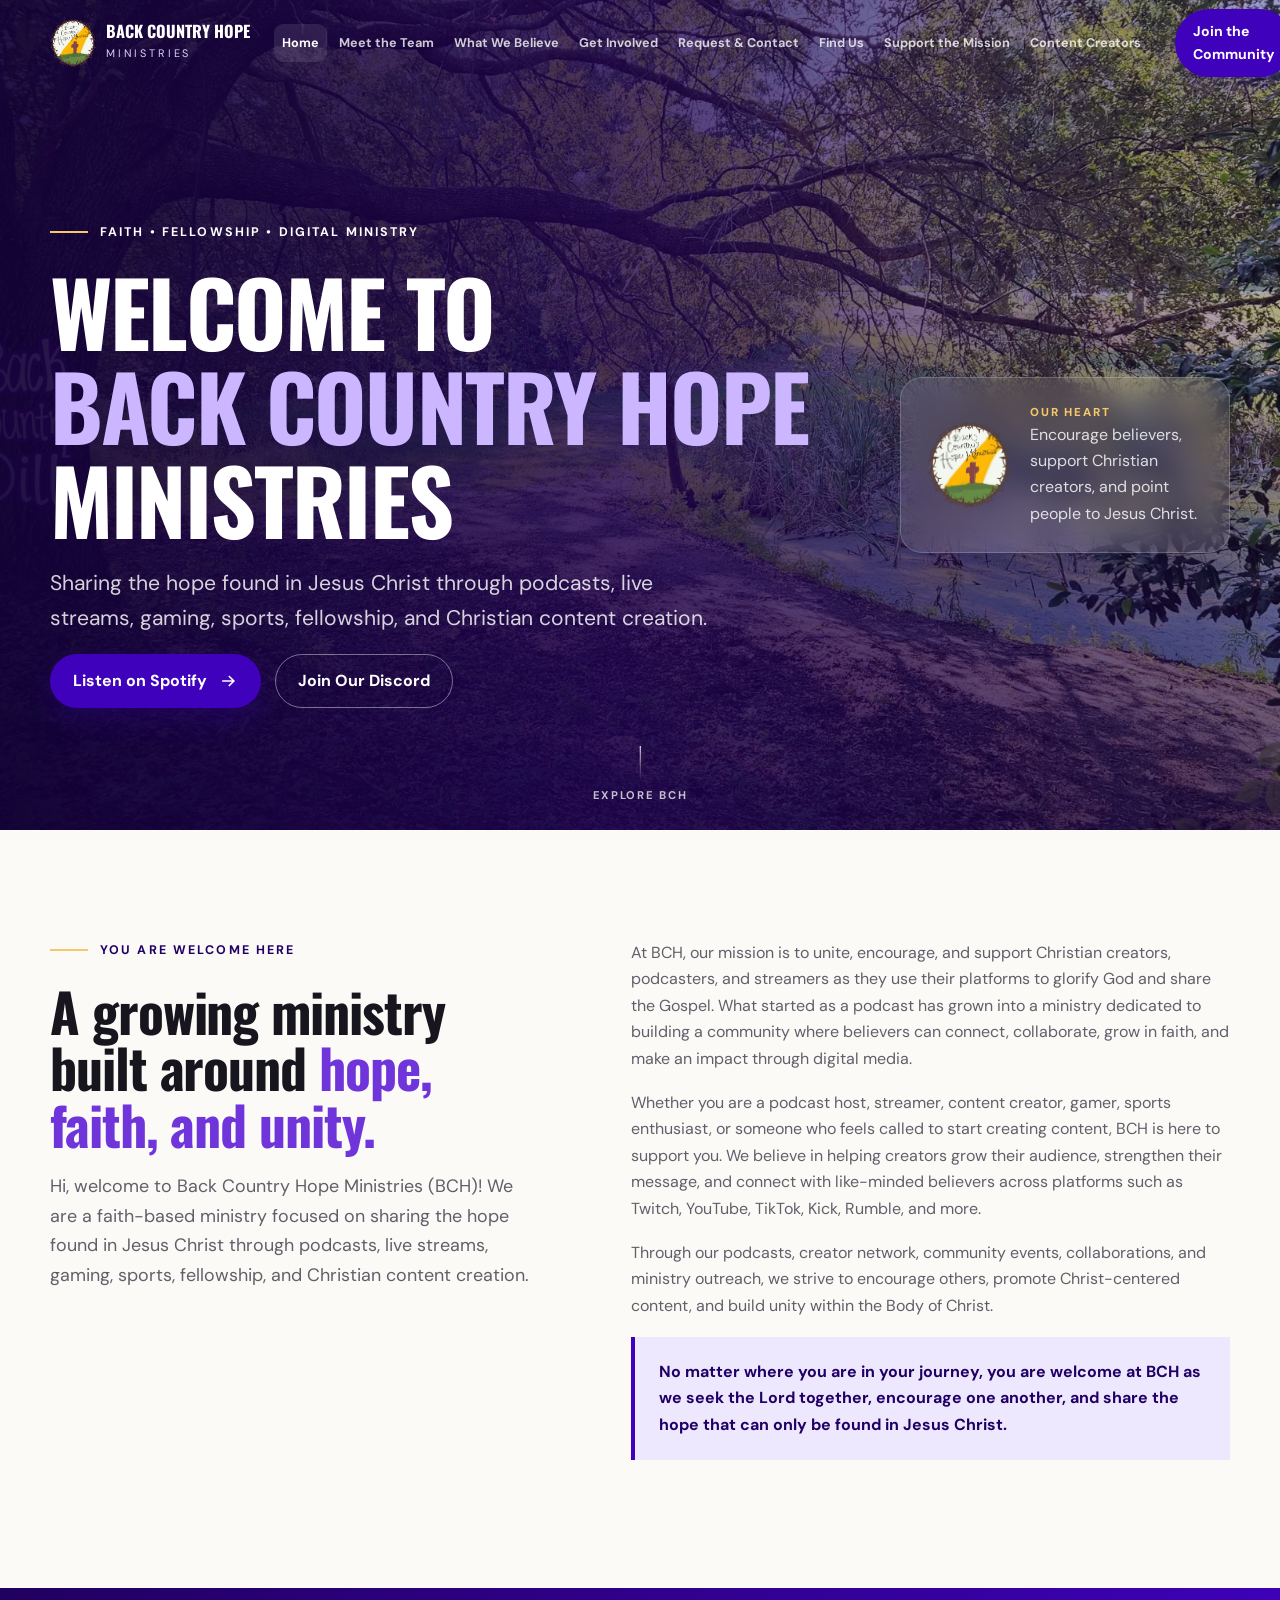
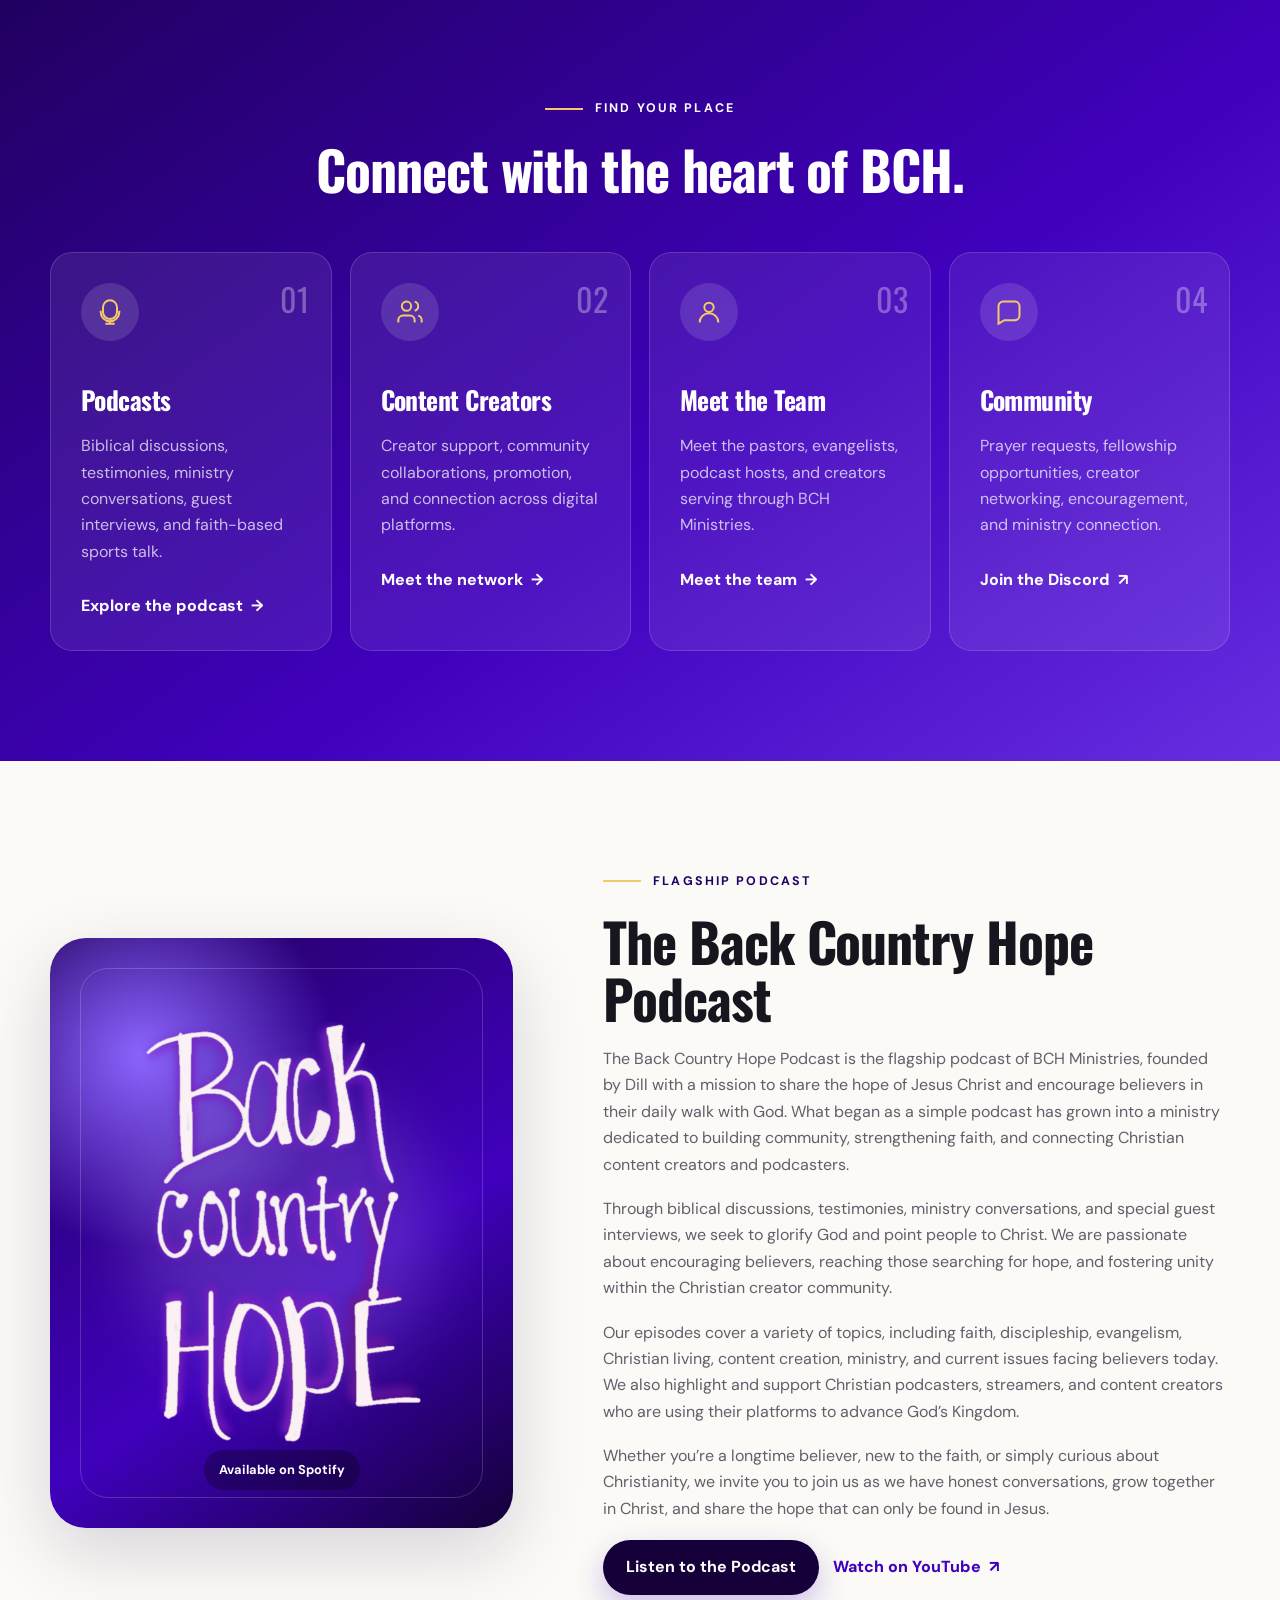
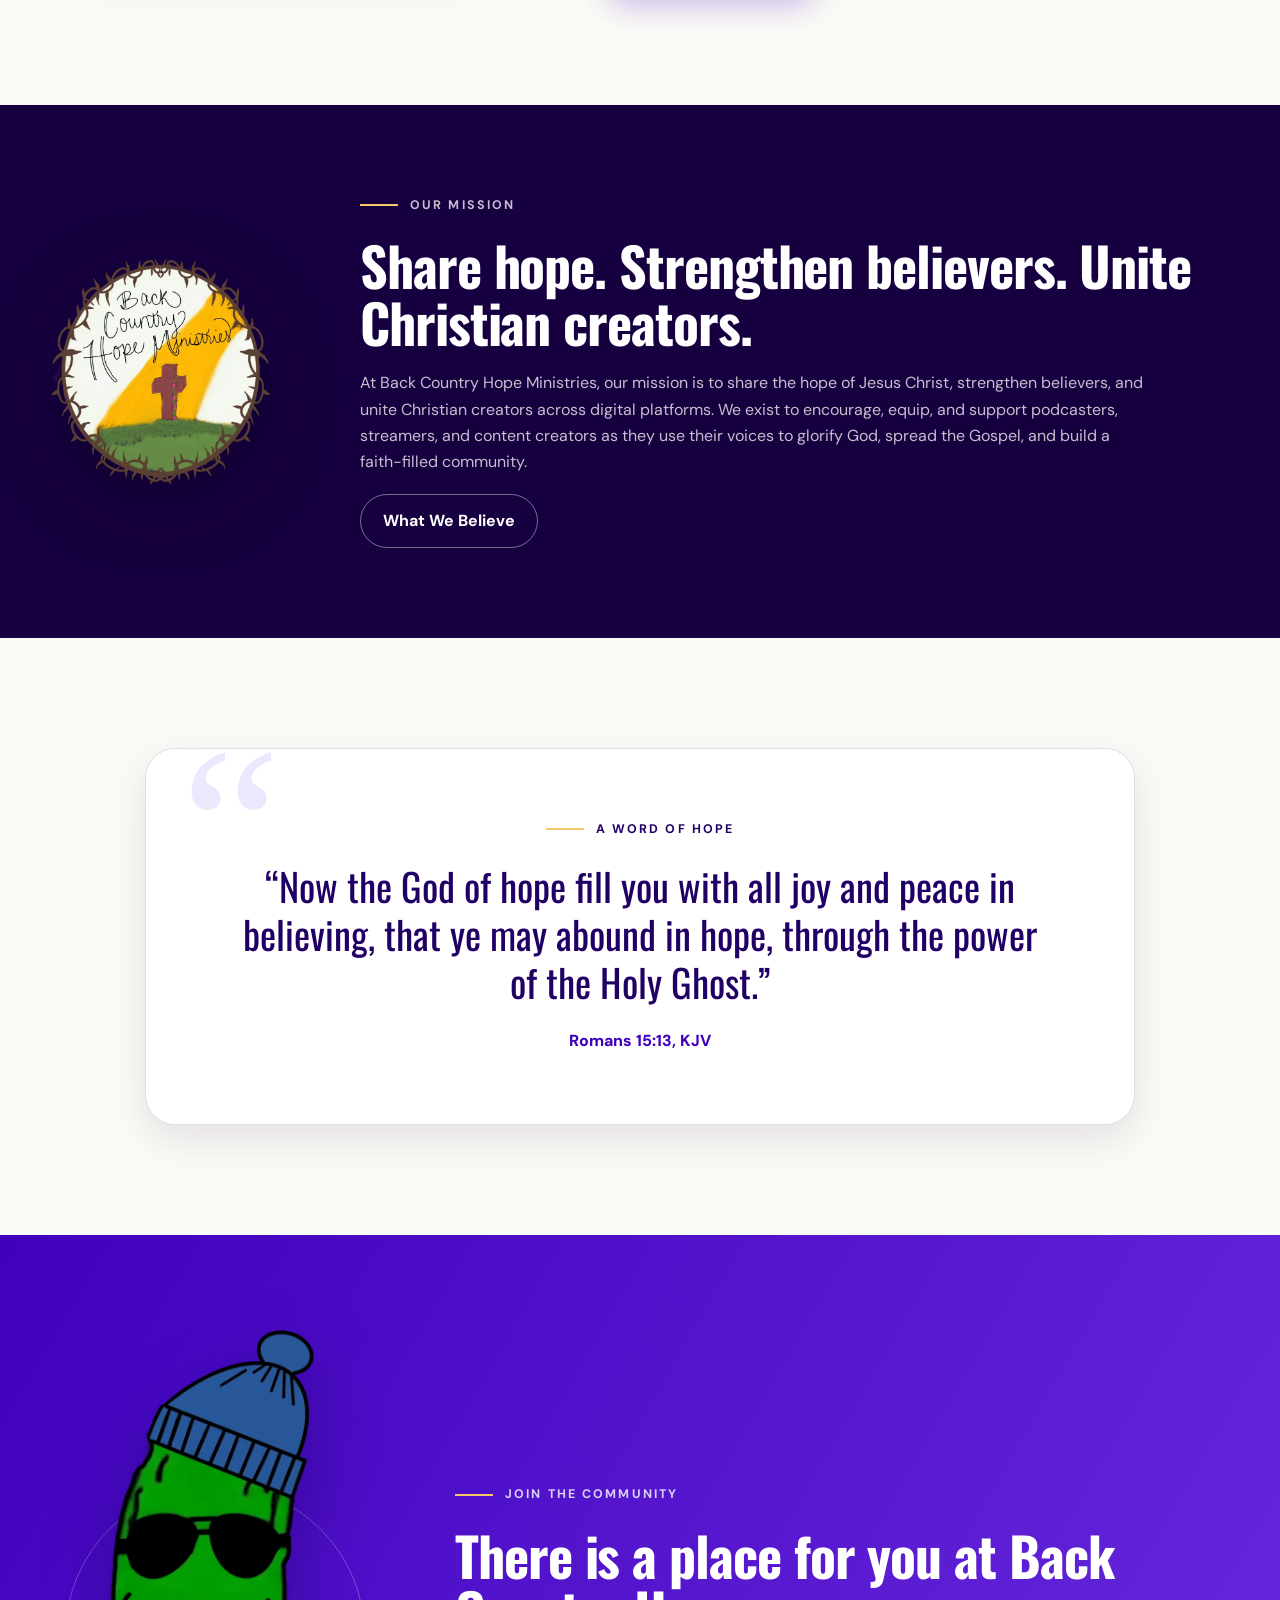
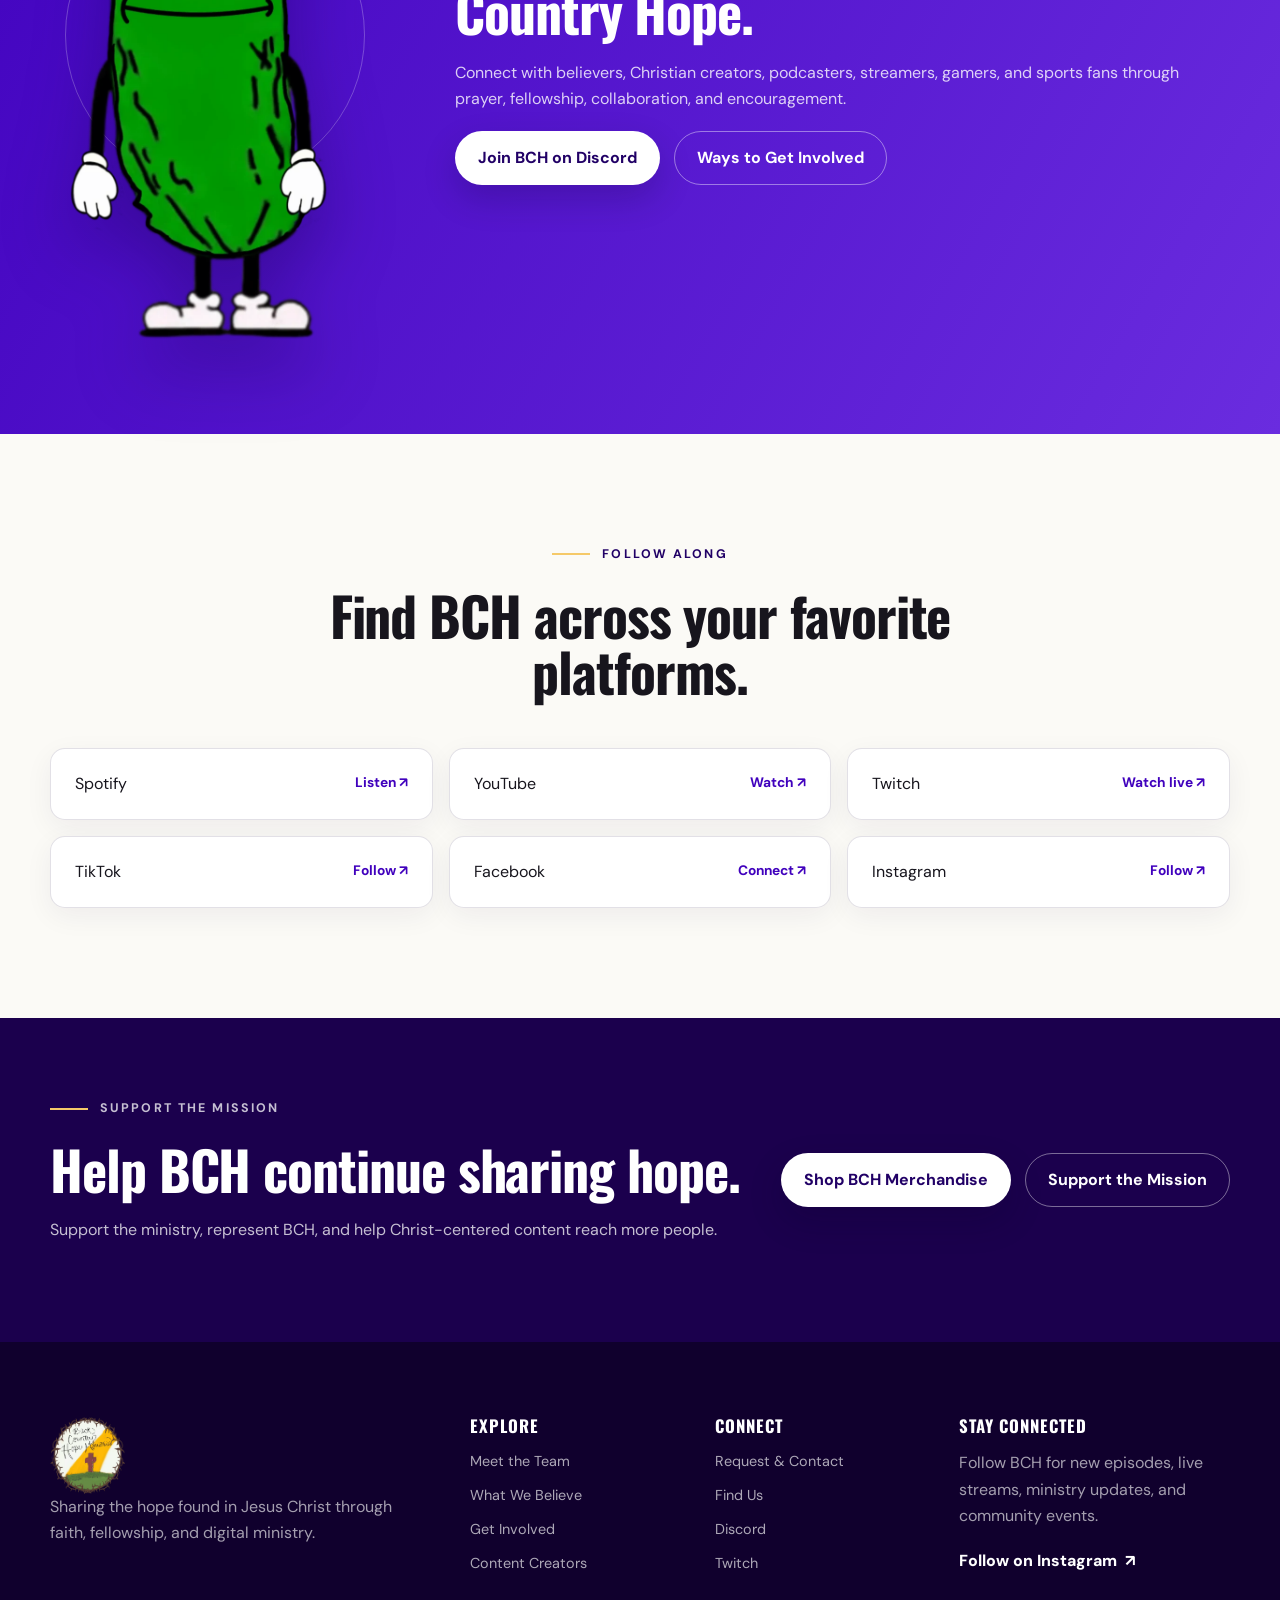
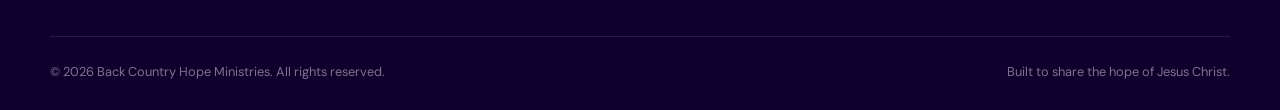
==== index.html @ 23e6f961 "Add files via upload" ====
<!doctype html>
<html lang="en">
<head>
  <meta charset="utf-8">
  <meta name="viewport" content="width=device-width, initial-scale=1">
  <meta name="description" content="Back Country Hope Ministries shares the hope found in Jesus Christ through podcasts, live streams, gaming, sports, fellowship, and Christian content creation.">
  <meta name="theme-color" content="#4001bd">
  <meta property="og:title" content="Back Country Hope Ministries">
  <meta property="og:description" content="Sharing the hope found in Jesus Christ through faith, fellowship, podcasts, live streams, gaming, sports, and Christian content creation.">
  <meta property="og:type" content="website">
  <meta property="og:image" content="assets/images/hero-country-path.webp">
  <title>Back Country Hope Ministries</title>
  <link rel="icon" type="image/png" href="assets/images/favicon.png">
  <link rel="preconnect" href="https://fonts.googleapis.com">
  <link rel="preconnect" href="https://fonts.gstatic.com" crossorigin>
  <link href="https://fonts.googleapis.com/css2?family=DM+Sans:wght@400;500;600;700&family=Oswald:wght@500;600;700&display=swap" rel="stylesheet">
  <link rel="stylesheet" href="assets/styles.css">
  <script src="assets/script.js" defer></script>
</head>
<body>
  <a class="skip-link" href="#main-content">Skip to main content</a>

  <header class="site-header" data-header>
    <div class="container nav-wrap">
      <a class="brand" href="index.html" aria-label="Back Country Hope Ministries home">
        <img src="assets/images/bch-wordmark.png" alt="Back Country Hope" width="68" height="84">
        <span>
          <strong>Back Country Hope</strong>
          <small>Ministries</small>
        </span>
      </a>

      <button class="menu-toggle" type="button" aria-expanded="false" aria-controls="primary-navigation" data-menu-toggle>
        <span class="sr-only">Open navigation</span>
        <span></span><span></span><span></span>
      </button>

      <nav class="primary-nav" id="primary-navigation" aria-label="Primary navigation" data-menu>
        <a class="active" href="index.html">Home</a>
        <a href="meet-the-team.html">Meet the Team</a>
        <a href="what-we-believe.html">What We Believe</a>
        <a href="get-involved.html">Get Involved</a>
        <a href="request-contact.html">Request &amp; Contact</a>
        <a href="find-us.html">Find Us</a>
        <a href="support-the-mission.html">Support the Mission</a>
        <a href="content-creators.html">Content Creators</a>
      </nav>

      <a class="button button-small nav-cta" href="https://discord.gg/MK35DubrCx" target="_blank" rel="noopener noreferrer">Join the Community</a>
    </div>
  </header>

  <main id="main-content">
    <section class="hero" aria-labelledby="hero-title">
      <div class="hero-image" aria-hidden="true"></div>
      <div class="hero-overlay" aria-hidden="true"></div>
      <div class="container hero-content">
        <div class="hero-copy reveal">
          <p class="eyebrow"><span></span> Faith • Fellowship • Digital Ministry</p>
          <h1 id="hero-title">Welcome to<br><em>Back Country Hope</em><br>Ministries</h1>
          <p class="hero-lead">Sharing the hope found in Jesus Christ through podcasts, live streams, gaming, sports, fellowship, and Christian content creation.</p>
          <div class="hero-actions">
            <a class="button" href="https://creators.spotify.com/pod/profile/back-country-hope-podcast/" target="_blank" rel="noopener noreferrer">
              Listen on Spotify
              <svg aria-hidden="true" viewBox="0 0 24 24"><path d="M5 12h14M13 6l6 6-6 6"/></svg>
            </a>
            <a class="button button-ghost" href="https://discord.gg/MK35DubrCx" target="_blank" rel="noopener noreferrer">Join Our Discord</a>
          </div>
        </div>

        <aside class="hero-card reveal delay-1" aria-label="Ministry introduction">
          <img src="assets/images/bch-round-logo.webp" alt="Back Country Hope Ministries cross logo" width="120" height="120">
          <div>
            <p class="hero-card-label">Our heart</p>
            <p>Encourage believers, support Christian creators, and point people to Jesus Christ.</p>
          </div>
        </aside>
      </div>
      <a class="scroll-cue" href="#welcome" aria-label="Scroll to the welcome section"><span></span>Explore BCH</a>
    </section>

    <section class="welcome section" id="welcome" aria-labelledby="welcome-title">
      <div class="container split-layout">
        <div class="section-heading reveal">
          <p class="eyebrow dark"><span></span> You are welcome here</p>
          <h2 id="welcome-title">A growing ministry built around <em>hope, faith, and unity.</em></h2>
          <p class="section-intro">Hi, welcome to Back Country Hope Ministries (BCH)! We are a faith-based ministry focused on sharing the hope found in Jesus Christ through podcasts, live streams, gaming, sports, fellowship, and Christian content creation.</p>
        </div>

        <div class="welcome-copy reveal delay-1">
          <p>At BCH, our mission is to unite, encourage, and support Christian creators, podcasters, and streamers as they use their platforms to glorify God and share the Gospel. What started as a podcast has grown into a ministry dedicated to building a community where believers can connect, collaborate, grow in faith, and make an impact through digital media.</p>
          <p>Whether you are a podcast host, streamer, content creator, gamer, sports enthusiast, or someone who feels called to start creating content, BCH is here to support you. We believe in helping creators grow their audience, strengthen their message, and connect with like-minded believers across platforms such as Twitch, YouTube, TikTok, Kick, Rumble, and more.</p>
          <p>Through our podcasts, creator network, community events, collaborations, and ministry outreach, we strive to encourage others, promote Christ-centered content, and build unity within the Body of Christ.</p>
          <p class="closing-line">No matter where you are in your journey, you are welcome at BCH as we seek the Lord together, encourage one another, and share the hope that can only be found in Jesus Christ.</p>
        </div>
      </div>
    </section>

    <section class="quick-links" aria-labelledby="quick-links-title">
      <div class="container">
        <div class="section-heading centered reveal">
          <p class="eyebrow"><span></span> Find your place</p>
          <h2 id="quick-links-title">Connect with the heart of BCH.</h2>
        </div>

        <div class="link-grid">
          <a class="feature-card reveal" href="#podcast">
            <span class="card-number">01</span>
            <span class="icon-wrap" aria-hidden="true">
              <svg viewBox="0 0 24 24"><path d="M12 2a6 6 0 0 0-6 6v4a6 6 0 0 0 12 0V8a6 6 0 0 0-6-6Z"/><path d="M4 11v1a8 8 0 0 0 16 0v-1M12 20v2M8 22h8"/></svg>
            </span>
            <h3>Podcasts</h3>
            <p>Biblical discussions, testimonies, ministry conversations, guest interviews, and faith-based sports talk.</p>
            <span class="text-link">Explore the podcast <b>→</b></span>
          </a>

          <a class="feature-card reveal delay-1" href="content-creators.html">
            <span class="card-number">02</span>
            <span class="icon-wrap" aria-hidden="true">
              <svg viewBox="0 0 24 24"><path d="M16 21v-2a4 4 0 0 0-4-4H6a4 4 0 0 0-4 4v2"/><circle cx="9" cy="7" r="4"/><path d="M22 21v-2a4 4 0 0 0-3-3.87M16 3.13a4 4 0 0 1 0 7.75"/></svg>
            </span>
            <h3>Content Creators</h3>
            <p>Creator support, community collaborations, promotion, and connection across digital platforms.</p>
            <span class="text-link">Meet the network <b>→</b></span>
          </a>

          <a class="feature-card reveal delay-2" href="meet-the-team.html">
            <span class="card-number">03</span>
            <span class="icon-wrap" aria-hidden="true">
              <svg viewBox="0 0 24 24"><circle cx="12" cy="8" r="4"/><path d="M4 21a8 8 0 0 1 16 0"/></svg>
            </span>
            <h3>Meet the Team</h3>
            <p>Meet the pastors, evangelists, podcast hosts, and creators serving through BCH Ministries.</p>
            <span class="text-link">Meet the team <b>→</b></span>
          </a>

          <a class="feature-card reveal delay-3" href="https://discord.gg/MK35DubrCx" target="_blank" rel="noopener noreferrer">
            <span class="card-number">04</span>
            <span class="icon-wrap" aria-hidden="true">
              <svg viewBox="0 0 24 24"><path d="M21 15a4 4 0 0 1-4 4H8l-5 3V7a4 4 0 0 1 4-4h10a4 4 0 0 1 4 4Z"/><path d="M8 10h.01M12 10h.01M16 10h.01"/></svg>
            </span>
            <h3>Community</h3>
            <p>Prayer requests, fellowship opportunities, creator networking, encouragement, and ministry connection.</p>
            <span class="text-link">Join the Discord <b>↗</b></span>
          </a>
        </div>
      </div>
    </section>

    <section class="podcast section" id="podcast" aria-labelledby="podcast-title">
      <div class="container podcast-layout">
        <div class="podcast-art reveal">
          <div class="art-glow" aria-hidden="true"></div>
          <img class="podcast-lettering" src="assets/images/bch-lettering.webp" alt="Back Country Hope hand-lettered logo" loading="lazy">
          <div class="platform-chip">Available on Spotify</div>
        </div>

        <div class="podcast-copy reveal delay-1">
          <p class="eyebrow dark"><span></span> Flagship podcast</p>
          <h2 id="podcast-title">The Back Country Hope Podcast</h2>
          <p>The Back Country Hope Podcast is the flagship podcast of BCH Ministries, founded by Dill with a mission to share the hope of Jesus Christ and encourage believers in their daily walk with God. What began as a simple podcast has grown into a ministry dedicated to building community, strengthening faith, and connecting Christian content creators and podcasters.</p>
          <p>Through biblical discussions, testimonies, ministry conversations, and special guest interviews, we seek to glorify God and point people to Christ. We are passionate about encouraging believers, reaching those searching for hope, and fostering unity within the Christian creator community.</p>
          <p>Our episodes cover a variety of topics, including faith, discipleship, evangelism, Christian living, content creation, ministry, and current issues facing believers today. We also highlight and support Christian podcasters, streamers, and content creators who are using their platforms to advance God’s Kingdom.</p>
          <p>Whether you’re a longtime believer, new to the faith, or simply curious about Christianity, we invite you to join us as we have honest conversations, grow together in Christ, and share the hope that can only be found in Jesus.</p>
          <div class="inline-actions">
            <a class="button button-dark" href="https://creators.spotify.com/pod/profile/back-country-hope-podcast/" target="_blank" rel="noopener noreferrer">Listen to the Podcast</a>
            <a class="text-button" href="https://www.youtube.com/@BackCountryHope_Podcast" target="_blank" rel="noopener noreferrer">Watch on YouTube <span>↗</span></a>
          </div>
        </div>
      </div>
    </section>

    <section class="mission-strip" aria-labelledby="mission-title">
      <div class="container mission-grid">
        <div class="mission-logo reveal">
          <img src="assets/images/bch-round-logo.webp" alt="Back Country Hope Ministries logo" loading="lazy">
        </div>
        <div class="mission-copy reveal delay-1">
          <p class="eyebrow"><span></span> Our mission</p>
          <h2 id="mission-title">Share hope. Strengthen believers. Unite Christian creators.</h2>
          <p>At Back Country Hope Ministries, our mission is to share the hope of Jesus Christ, strengthen believers, and unite Christian creators across digital platforms. We exist to encourage, equip, and support podcasters, streamers, and content creators as they use their voices to glorify God, spread the Gospel, and build a faith-filled community.</p>
          <a class="button button-ghost" href="what-we-believe.html">What We Believe</a>
        </div>
      </div>
    </section>

    <section class="scripture section" aria-labelledby="scripture-title">
      <div class="container scripture-card reveal">
        <span class="quote-mark" aria-hidden="true">“</span>
        <p class="eyebrow dark"><span></span> A word of hope</p>
        <blockquote id="scripture-title">
          “Now the God of hope fill you with all joy and peace in believing, that ye may abound in hope, through the power of the Holy Ghost.”
        </blockquote>
        <cite>Romans 15:13, KJV</cite>
      </div>
    </section>

    <section class="community-cta" aria-labelledby="community-title">
      <div class="container community-layout">
        <div class="mascot-wrap reveal" aria-hidden="true">
          <div class="mascot-ring"></div>
          <img src="assets/images/dill-mascot.webp" alt="" loading="lazy">
        </div>
        <div class="community-copy reveal delay-1">
          <p class="eyebrow"><span></span> Join the community</p>
          <h2 id="community-title">There is a place for you at Back Country Hope.</h2>
          <p>Connect with believers, Christian creators, podcasters, streamers, gamers, and sports fans through prayer, fellowship, collaboration, and encouragement.</p>
          <div class="community-actions">
            <a class="button button-light" href="https://discord.gg/MK35DubrCx" target="_blank" rel="noopener noreferrer">Join BCH on Discord</a>
            <a class="button button-ghost" href="get-involved.html">Ways to Get Involved</a>
          </div>
        </div>
      </div>
    </section>

    <section class="social-section section" aria-labelledby="social-title">
      <div class="container">
        <div class="section-heading centered reveal">
          <p class="eyebrow dark"><span></span> Follow along</p>
          <h2 id="social-title">Find BCH across your favorite platforms.</h2>
        </div>
        <div class="social-grid reveal delay-1">
          <a href="https://creators.spotify.com/pod/profile/back-country-hope-podcast/" target="_blank" rel="noopener noreferrer"><span>Spotify</span><b>Listen ↗</b></a>
          <a href="https://www.youtube.com/@BackCountryHope_Podcast" target="_blank" rel="noopener noreferrer"><span>YouTube</span><b>Watch ↗</b></a>
          <a href="https://www.twitch.tv/backcountrydill" target="_blank" rel="noopener noreferrer"><span>Twitch</span><b>Watch live ↗</b></a>
          <a href="https://www.tiktok.com/@backcountrydill" target="_blank" rel="noopener noreferrer"><span>TikTok</span><b>Follow ↗</b></a>
          <a href="https://www.facebook.com/BackCountryHope" target="_blank" rel="noopener noreferrer"><span>Facebook</span><b>Connect ↗</b></a>
          <a href="https://www.instagram.com/bch_ministries" target="_blank" rel="noopener noreferrer"><span>Instagram</span><b>Follow ↗</b></a>
        </div>
      </div>
    </section>

    <section class="support-banner" aria-labelledby="support-title">
      <div class="container support-inner reveal">
        <div>
          <p class="eyebrow"><span></span> Support the mission</p>
          <h2 id="support-title">Help BCH continue sharing hope.</h2>
          <p>Support the ministry, represent BCH, and help Christ-centered content reach more people.</p>
        </div>
        <div class="support-actions">
          <a class="button button-light" href="https://bchministries-shop.fourthwall.com/?utm_source=linktree&amp;utm_medium=referral&amp;utm_campaign=linktree_shop_other_products" target="_blank" rel="noopener noreferrer">Shop BCH Merchandise</a>
          <a class="button button-ghost" href="support-the-mission.html">Support the Mission</a>
        </div>
      </div>
    </section>
  </main>

  <footer class="site-footer">
    <div class="container footer-grid">
      <div class="footer-brand">
        <img src="assets/images/bch-wordmark.png" alt="Back Country Hope" loading="lazy">
        <p>Sharing the hope found in Jesus Christ through faith, fellowship, and digital ministry.</p>
      </div>

      <div>
        <h2>Explore</h2>
        <nav aria-label="Footer explore navigation">
          <a href="meet-the-team.html">Meet the Team</a>
          <a href="what-we-believe.html">What We Believe</a>
          <a href="get-involved.html">Get Involved</a>
          <a href="content-creators.html">Content Creators</a>
        </nav>
      </div>

      <div>
        <h2>Connect</h2>
        <nav aria-label="Footer connect navigation">
          <a href="request-contact.html">Request &amp; Contact</a>
          <a href="find-us.html">Find Us</a>
          <a href="https://discord.gg/MK35DubrCx" target="_blank" rel="noopener noreferrer">Discord</a>
          <a href="https://www.twitch.tv/backcountrydill" target="_blank" rel="noopener noreferrer">Twitch</a>
        </nav>
      </div>

      <div class="footer-cta">
        <h2>Stay connected</h2>
        <p>Follow BCH for new episodes, live streams, ministry updates, and community events.</p>
        <a class="text-button light" href="https://www.instagram.com/bch_ministries" target="_blank" rel="noopener noreferrer">Follow on Instagram <span>↗</span></a>
      </div>
    </div>

    <div class="container footer-bottom">
      <p>© <span data-year></span> Back Country Hope Ministries. All rights reserved.</p>
      <p>Built to share the hope of Jesus Christ.</p>
    </div>
  </footer>
</body>
</html>
---- assets/styles.css ----
:root {
  --purple: #4001bd;
  --purple-deep: #210066;
  --purple-dark: #150039;
  --purple-soft: #6f35db;
  --lavender: #eee8ff;
  --cream: #fbfaf6;
  --white: #ffffff;
  --ink: #17151d;
  --muted: #625f6b;
  --line: rgba(31, 18, 67, .13);
  --gold: #f5c969;
  --shadow: 0 24px 70px rgba(27, 10, 69, .16);
  --shadow-soft: 0 14px 40px rgba(25, 14, 52, .10);
  --radius: 22px;
  --container: 1180px;
}

* { box-sizing: border-box; }
html { scroll-behavior: smooth; }
body {
  margin: 0;
  color: var(--ink);
  background: var(--cream);
  font-family: "DM Sans", system-ui, -apple-system, BlinkMacSystemFont, "Segoe UI", sans-serif;
  line-height: 1.65;
  -webkit-font-smoothing: antialiased;
}
img { max-width: 100%; display: block; }
a { color: inherit; }
button, input, select, textarea { font: inherit; }
button { cursor: pointer; }
.container { width: min(calc(100% - 40px), var(--container)); margin-inline: auto; }
.section { padding: 110px 0; }
.sr-only {
  position: absolute; width: 1px; height: 1px; padding: 0; margin: -1px;
  overflow: hidden; clip: rect(0, 0, 0, 0); white-space: nowrap; border: 0;
}
.skip-link {
  position: fixed; top: 10px; left: 10px; z-index: 9999; padding: 10px 14px;
  transform: translateY(-160%); background: #fff; color: var(--purple-deep); border-radius: 8px;
}
.skip-link:focus { transform: translateY(0); }

h1, h2, h3, h4 { font-family: "Oswald", sans-serif; line-height: 1.05; margin: 0 0 20px; letter-spacing: -.02em; }
h1 { font-size: clamp(3.2rem, 7vw, 6.9rem); text-transform: uppercase; }
h2 { font-size: clamp(2.45rem, 4.2vw, 4.4rem); }
h3 { font-size: clamp(1.35rem, 2vw, 1.75rem); }
p { margin: 0 0 18px; }
em { color: var(--purple-soft); font-style: normal; }
.eyebrow {
  display: flex; align-items: center; gap: 12px; margin: 0 0 22px;
  color: #fff; font-size: .78rem; font-weight: 700; letter-spacing: .17em; text-transform: uppercase;
}
.eyebrow span { width: 38px; height: 2px; background: var(--gold); }
.eyebrow.dark { color: var(--purple-deep); }
.section-heading { max-width: 720px; }
.section-heading.centered { margin-inline: auto; text-align: center; }
.section-heading.centered .eyebrow { justify-content: center; }
.section-intro, .lead { font-size: 1.12rem; color: var(--muted); }
.kicker { color: var(--purple); font-weight: 700; }

.button {
  display: inline-flex; align-items: center; justify-content: center; gap: 11px;
  min-height: 50px; padding: 13px 22px; border: 1px solid transparent; border-radius: 999px;
  background: var(--purple); color: #fff; font-weight: 700; text-decoration: none;
  transition: transform .2s ease, box-shadow .2s ease, background .2s ease, border-color .2s ease;
  box-shadow: 0 12px 30px rgba(64, 1, 189, .24);
}
.button:hover { transform: translateY(-2px); box-shadow: 0 16px 36px rgba(64, 1, 189, .32); }
.button svg { width: 20px; fill: none; stroke: currentColor; stroke-width: 2; }
.button-small { min-height: 42px; padding: 10px 17px; font-size: .88rem; }
.button-ghost { background: transparent; border-color: rgba(255,255,255,.42); box-shadow: none; }
.button-ghost:hover { background: rgba(255,255,255,.10); }
.button-light { background: #fff; color: var(--purple-deep); box-shadow: 0 14px 34px rgba(10,0,40,.20); }
.button-dark { background: var(--purple-dark); }
.text-button, .text-link { display: inline-flex; align-items: center; gap: 8px; font-weight: 800; text-decoration: none; color: var(--purple); }
.text-button.light { color: #fff; }
.text-button span, .text-link b { transition: transform .2s ease; }
.text-button:hover span, .text-link:hover b { transform: translate(3px, -2px); }
.inline-actions, .hero-actions, .community-actions, .support-actions { display: flex; flex-wrap: wrap; gap: 14px; align-items: center; }

/* Header */
.site-header {
  position: fixed; inset: 0 0 auto; z-index: 1000; color: #fff;
  transition: background .25s ease, box-shadow .25s ease, color .25s ease;
}
.site-header.scrolled, .interior-page .site-header {
  background: rgba(20, 0, 55, .94); backdrop-filter: blur(14px); box-shadow: 0 8px 35px rgba(10,0,35,.18);
}
.nav-wrap { min-height: 86px; display: flex; align-items: center; gap: 24px; }
.brand { display: inline-flex; align-items: center; gap: 10px; text-decoration: none; flex: 0 0 auto; }
.brand img { width: 46px; height: 56px; object-fit: contain; }
.brand strong { display: block; font-family: "Oswald", sans-serif; font-size: 1.02rem; line-height: 1; text-transform: uppercase; }
.brand small { display: block; margin-top: 5px; font-size: .68rem; letter-spacing: .26em; text-transform: uppercase; color: #ddd0ff; }
.primary-nav { display: flex; align-items: center; justify-content: center; gap: 4px; margin-left: auto; }
.primary-nav a { padding: 9px 8px; border-radius: 9px; font-size: .79rem; font-weight: 700; text-decoration: none; white-space: nowrap; color: rgba(255,255,255,.78); }
.primary-nav a:hover, .primary-nav a.active { color: #fff; background: rgba(255,255,255,.10); }
.nav-cta { margin-left: 2px; }
.menu-toggle { display: none; width: 46px; height: 44px; border: 0; border-radius: 10px; background: rgba(255,255,255,.10); }
.menu-toggle span:not(.sr-only) { display: block; width: 22px; height: 2px; margin: 5px auto; background: #fff; }

/* Homepage hero */
.hero { position: relative; min-height: 830px; display: flex; align-items: center; overflow: hidden; color: #fff; background: var(--purple-dark); }
.hero-image { position: absolute; inset: 0; background: url("images/hero-country-path.webp") center/cover no-repeat; transform: scale(1.02); }
.hero-overlay { position: absolute; inset: 0; background: linear-gradient(90deg, rgba(18,0,54,.92) 0%, rgba(29,0,79,.78) 48%, rgba(36,4,74,.32) 100%), linear-gradient(0deg, rgba(13,0,42,.60), transparent 55%); }
.hero-content { position: relative; z-index: 1; display: grid; grid-template-columns: minmax(0, 1fr) 330px; gap: 70px; align-items: center; padding-top: 100px; }
.hero-copy { max-width: 820px; }
.hero h1 em { color: #cbb6ff; }
.hero-lead { max-width: 690px; font-size: clamp(1.08rem, 1.7vw, 1.32rem); color: rgba(255,255,255,.82); }
.hero-card { display: flex; gap: 18px; align-items: center; padding: 25px; border: 1px solid rgba(255,255,255,.18); border-radius: var(--radius); background: rgba(255,255,255,.09); backdrop-filter: blur(14px); box-shadow: 0 30px 80px rgba(7,0,32,.28); }
.hero-card img { width: 86px; height: 86px; object-fit: contain; flex: 0 0 auto; }
.hero-card p { margin: 0; color: rgba(255,255,255,.82); }
.hero-card-label { color: var(--gold) !important; font-size: .72rem; font-weight: 800; letter-spacing: .16em; text-transform: uppercase; }
.scroll-cue { position: absolute; z-index: 2; left: 50%; bottom: 26px; display: flex; flex-direction: column; align-items: center; gap: 6px; transform: translateX(-50%); color: rgba(255,255,255,.74); font-size: .7rem; font-weight: 700; letter-spacing: .15em; text-decoration: none; text-transform: uppercase; }
.scroll-cue span { width: 1px; height: 34px; background: linear-gradient(#fff, transparent); }

/* Homepage sections */
.split-layout { display: grid; grid-template-columns: .9fr 1.1fr; gap: 90px; align-items: start; }
.welcome-copy p { color: var(--muted); }
.closing-line { padding: 22px 24px; border-left: 4px solid var(--purple); background: var(--lavender); color: var(--purple-deep) !important; font-weight: 700; }
.quick-links { padding: 110px 0; color: #fff; background: linear-gradient(145deg, #20005f, #4001bd 58%, #672ee1); }
.link-grid { display: grid; grid-template-columns: repeat(4, 1fr); gap: 18px; margin-top: 55px; }
.feature-card { position: relative; min-height: 330px; padding: 30px; overflow: hidden; border: 1px solid rgba(255,255,255,.15); border-radius: var(--radius); background: rgba(255,255,255,.08); color: #fff; text-decoration: none; transition: transform .25s ease, background .25s ease; }
.feature-card:hover { transform: translateY(-7px); background: rgba(255,255,255,.14); }
.feature-card .card-number { position: absolute; top: 20px; right: 22px; color: rgba(255,255,255,.32); font-family: "Oswald", sans-serif; font-size: 2rem; }
.icon-wrap { display: grid; place-items: center; width: 58px; height: 58px; margin-bottom: 45px; border-radius: 50%; background: rgba(255,255,255,.12); }
.icon-wrap svg { width: 28px; fill: none; stroke: var(--gold); stroke-width: 1.7; }
.feature-card p { color: rgba(255,255,255,.72); }
.feature-card .text-link { margin-top: 10px; color: #fff; }
.podcast-layout { display: grid; grid-template-columns: .85fr 1.15fr; gap: 90px; align-items: center; }
.podcast-art { position: relative; min-height: 590px; display: grid; place-items: center; padding: 70px; overflow: hidden; border-radius: 36px; background: radial-gradient(circle at 20% 20%, #8c65ff, transparent 32%), linear-gradient(145deg, #21005b, #4001bd 60%, #140039); box-shadow: var(--shadow); }
.podcast-art::before { content: ""; position: absolute; inset: 30px; border: 1px solid rgba(255,255,255,.18); border-radius: 28px; }
.art-glow { position: absolute; width: 300px; height: 300px; border-radius: 50%; background: rgba(255,255,255,.14); filter: blur(35px); }
.podcast-lettering { position: relative; z-index: 1; width: 90%; }
.platform-chip { position: absolute; z-index: 2; bottom: 38px; padding: 9px 15px; border-radius: 999px; color: #fff; background: rgba(0,0,0,.28); backdrop-filter: blur(10px); font-size: .8rem; font-weight: 700; }
.podcast-copy p { color: var(--muted); }
.mission-strip { padding: 90px 0; color: #fff; background: #16003f; }
.mission-grid { display: grid; grid-template-columns: 240px 1fr; gap: 70px; align-items: center; }
.mission-logo img { width: 220px; filter: drop-shadow(0 20px 35px rgba(0,0,0,.25)); }
.mission-copy p { max-width: 790px; color: rgba(255,255,255,.75); }
.scripture-card { position: relative; max-width: 990px; padding: 70px 80px; overflow: hidden; border: 1px solid var(--line); border-radius: 30px; background: #fff; box-shadow: var(--shadow-soft); text-align: center; }
.quote-mark { position: absolute; top: -35px; left: 35px; color: var(--lavender); font-family: Georgia, serif; font-size: 14rem; line-height: 1; }
.scripture-card .eyebrow { justify-content: center; }
.scripture-card blockquote { position: relative; margin: 0 0 22px; color: var(--purple-deep); font-family: "Oswald", sans-serif; font-size: clamp(1.65rem, 3vw, 2.9rem); line-height: 1.25; }
.scripture-card cite { color: var(--purple); font-style: normal; font-weight: 800; }
.community-cta { padding: 95px 0; color: #fff; background: linear-gradient(120deg, #4001bd, #6a2cdf); }
.community-layout { display: grid; grid-template-columns: 330px 1fr; gap: 75px; align-items: center; }
.mascot-wrap { position: relative; display: grid; place-items: center; }
.mascot-ring { position: absolute; width: 300px; height: 300px; border: 1px solid rgba(255,255,255,.25); border-radius: 50%; }
.mascot-wrap img { position: relative; width: 290px; filter: drop-shadow(0 30px 35px rgba(20,0,70,.35)); }
.community-copy p { max-width: 750px; color: rgba(255,255,255,.80); }
.social-grid { display: grid; grid-template-columns: repeat(3, 1fr); gap: 16px; margin-top: 48px; }
.social-grid a { display: flex; justify-content: space-between; gap: 18px; padding: 22px 24px; border: 1px solid var(--line); border-radius: 15px; background: #fff; text-decoration: none; box-shadow: 0 8px 28px rgba(33,14,75,.06); }
.social-grid a:hover { border-color: rgba(64,1,189,.34); transform: translateY(-2px); }
.social-grid b { color: var(--purple); font-size: .86rem; }
.support-banner { padding: 80px 0; background: #1b004d; color: #fff; }
.support-inner { display: flex; align-items: center; justify-content: space-between; gap: 40px; }
.support-inner p { color: rgba(255,255,255,.75); }

/* Interior pages */
.page-hero { position: relative; min-height: 530px; display: flex; align-items: end; overflow: hidden; padding: 170px 0 80px; color: #fff; background: #16003f; }
.page-hero::before { content: ""; position: absolute; inset: 0; background: linear-gradient(90deg, rgba(17,0,49,.96), rgba(48,0,112,.76) 58%, rgba(56,8,104,.36)), url("images/hero-country-path.webp") center 56%/cover no-repeat; }
.page-hero::after { content: ""; position: absolute; inset: auto -10% -55% 45%; height: 420px; border-radius: 50%; background: rgba(130,85,255,.25); filter: blur(30px); }
.page-hero .container { position: relative; z-index: 1; }
.page-hero-content { max-width: 860px; }
.page-hero h1 { font-size: clamp(3.2rem, 7vw, 6rem); }
.page-hero p.lead { max-width: 760px; color: rgba(255,255,255,.82); }
.breadcrumbs { display: flex; flex-wrap: wrap; gap: 8px; margin-bottom: 30px; color: rgba(255,255,255,.70); font-size: .82rem; font-weight: 700; }
.breadcrumbs a { text-decoration: none; }
.breadcrumbs a:hover { color: #fff; }
.content-section { padding: 100px 0; }
.content-section.alt { background: #fff; }
.content-section.deep { color: #fff; background: #190047; }
.content-section.deep p { color: rgba(255,255,255,.74); }
.two-column { display: grid; grid-template-columns: minmax(0, .85fr) minmax(0, 1.15fr); gap: 80px; align-items: start; }
.two-column.equal { grid-template-columns: 1fr 1fr; }
.sticky-heading { position: sticky; top: 125px; }
.body-copy p, .body-copy li { color: var(--muted); }
.body-copy strong { color: var(--ink); }
.check-list { list-style: none; padding: 0; margin: 24px 0 0; }
.check-list li { position: relative; padding: 0 0 14px 34px; }
.check-list li::before { content: "✓"; position: absolute; left: 0; top: 1px; display: grid; place-items: center; width: 22px; height: 22px; border-radius: 50%; background: var(--lavender); color: var(--purple); font-size: .78rem; font-weight: 900; }
.card-grid { display: grid; grid-template-columns: repeat(3, 1fr); gap: 20px; margin-top: 45px; }
.card-grid.two { grid-template-columns: repeat(2, 1fr); }
.info-card { padding: 30px; border: 1px solid var(--line); border-radius: var(--radius); background: #fff; box-shadow: 0 10px 35px rgba(30,12,65,.06); }
.info-card.dark { border-color: rgba(255,255,255,.14); background: rgba(255,255,255,.07); }
.info-card h3 { color: var(--purple-deep); }
.info-card.dark h3 { color: #fff; }
.info-card p { color: var(--muted); }
.info-card.dark p { color: rgba(255,255,255,.72); }
.card-icon { display: grid; place-items: center; width: 48px; height: 48px; margin-bottom: 22px; border-radius: 14px; background: var(--lavender); color: var(--purple); font-family: "Oswald", sans-serif; font-size: 1.2rem; font-weight: 700; }
.info-card.dark .card-icon { background: rgba(255,255,255,.12); color: var(--gold); }
.notice { padding: 22px 24px; border: 1px solid rgba(64,1,189,.16); border-radius: 16px; background: var(--lavender); color: var(--purple-deep); }
.notice p:last-child { margin-bottom: 0; }
.scripture-callout { padding: 42px; border-radius: 24px; color: #fff; background: linear-gradient(135deg, #3c00a9, #6b31dd); box-shadow: var(--shadow); }
.scripture-callout blockquote { margin: 0 0 14px; font-family: "Oswald", sans-serif; font-size: clamp(1.55rem, 3vw, 2.35rem); line-height: 1.28; }
.scripture-callout cite { font-style: normal; color: var(--gold); font-weight: 800; }
.cta-panel { display: grid; grid-template-columns: 1fr auto; gap: 40px; align-items: center; padding: 48px; border-radius: 28px; color: #fff; background: linear-gradient(120deg, #26006d, #5208c4); box-shadow: var(--shadow); }
.cta-panel p { max-width: 720px; color: rgba(255,255,255,.74); }

/* Team */
.team-feature { display: grid; grid-template-columns: 390px 1fr; gap: 65px; align-items: center; }
.team-image { min-height: 470px; overflow: hidden; border-radius: 28px; background: #240064; box-shadow: var(--shadow); }
.team-image img { width: 100%; height: 100%; min-height: 470px; object-fit: cover; }
.role-label { color: var(--purple); font-size: .75rem; font-weight: 800; letter-spacing: .15em; text-transform: uppercase; }
.profile-placeholder { display: flex; align-items: center; gap: 18px; padding: 18px; border: 1px dashed rgba(64,1,189,.28); border-radius: 16px; background: #faf8ff; }
.profile-placeholder .avatar { display: grid; place-items: center; width: 56px; height: 56px; border-radius: 50%; background: var(--purple); color: #fff; font-family: "Oswald", sans-serif; }

/* Beliefs */
.belief-list { display: grid; gap: 16px; counter-reset: belief; }
.belief-item { position: relative; padding: 30px 30px 30px 82px; border: 1px solid var(--line); border-radius: 19px; background: #fff; }
.belief-item::before { counter-increment: belief; content: counter(belief, decimal-leading-zero); position: absolute; left: 28px; top: 29px; color: var(--purple); font-family: "Oswald", sans-serif; font-weight: 700; }
.belief-item h3 { margin-bottom: 9px; }
.belief-item p { margin: 0; color: var(--muted); }

/* Steps */
.steps { display: grid; grid-template-columns: repeat(3, 1fr); gap: 20px; counter-reset: step; }
.step { position: relative; padding: 36px 30px; border-radius: 22px; background: #fff; border: 1px solid var(--line); }
.step::before { counter-increment: step; content: counter(step); display: grid; place-items: center; width: 43px; height: 43px; margin-bottom: 25px; border-radius: 50%; color: #fff; background: var(--purple); font-family: "Oswald", sans-serif; font-weight: 700; }

/* Contact */
.contact-layout { display: grid; grid-template-columns: minmax(0, 1.15fr) minmax(320px, .85fr); gap: 55px; align-items: start; }
.form-card { padding: 38px; border: 1px solid var(--line); border-radius: 26px; background: #fff; box-shadow: var(--shadow-soft); }
.form-grid { display: grid; grid-template-columns: 1fr 1fr; gap: 18px; }
.field { display: grid; gap: 7px; }
.field.full { grid-column: 1 / -1; }
.field label { color: var(--purple-deep); font-size: .83rem; font-weight: 800; }
.field input, .field select, .field textarea { width: 100%; padding: 13px 14px; border: 1px solid #d9d3e5; border-radius: 11px; background: #fefeff; color: var(--ink); outline: none; }
.field textarea { min-height: 170px; resize: vertical; }
.field input:focus, .field select:focus, .field textarea:focus { border-color: var(--purple); box-shadow: 0 0 0 4px rgba(64,1,189,.10); }
.checkbox-field { display: flex; align-items: flex-start; gap: 10px; }
.checkbox-field input { margin-top: 5px; }
.form-actions { display: flex; flex-wrap: wrap; gap: 12px; align-items: center; margin-top: 22px; }
.form-status { min-height: 26px; margin-top: 15px; color: var(--purple-deep); font-weight: 700; }
.contact-side { display: grid; gap: 18px; }
.contact-card { padding: 27px; border-radius: 20px; color: #fff; background: #200059; }
.contact-card a { color: var(--gold); font-weight: 800; }
.contact-card p:last-child { margin-bottom: 0; }

/* Find us */
.platform-grid { display: grid; grid-template-columns: repeat(3, 1fr); gap: 18px; margin-top: 40px; }
.platform-card { padding: 28px; border: 1px solid var(--line); border-radius: 20px; background: #fff; text-decoration: none; transition: transform .2s ease, border-color .2s ease; }
.platform-card:hover { transform: translateY(-5px); border-color: rgba(64,1,189,.34); }
.platform-card .platform-name { display: flex; align-items: center; justify-content: space-between; gap: 15px; margin-bottom: 12px; color: var(--purple-deep); font-family: "Oswald", sans-serif; font-size: 1.45rem; }
.platform-card p { color: var(--muted); }
.platform-card b { color: var(--purple); }

/* Support */
.support-options { display: grid; grid-template-columns: repeat(2, 1fr); gap: 20px; }
.support-option { padding: 34px; border-radius: 22px; background: #fff; border: 1px solid var(--line); }
.support-option.featured { color: #fff; background: linear-gradient(145deg, #290078, #5b12cd); }
.support-option.featured h3, .support-option.featured p { color: #fff; }
.support-option.featured p { opacity: .76; }

/* Creators */
.creator-band { display: flex; flex-wrap: wrap; gap: 10px; margin: 25px 0 0; }
.creator-band span { padding: 8px 13px; border-radius: 999px; background: var(--lavender); color: var(--purple-deep); font-size: .78rem; font-weight: 800; }
.expectations { display: grid; grid-template-columns: repeat(2, 1fr); gap: 16px; }
.expectation { display: flex; gap: 15px; padding: 22px; border: 1px solid var(--line); border-radius: 16px; background: #fff; }
.expectation b { flex: 0 0 30px; display: grid; place-items: center; width: 30px; height: 30px; border-radius: 50%; background: var(--lavender); color: var(--purple); }
.expectation p { margin: 2px 0 0; color: var(--muted); }

/* 404 */
.error-page { min-height: 100vh; display: grid; place-items: center; padding: 120px 20px 60px; color: #fff; text-align: center; background: radial-gradient(circle at 50% 30%, #6429d8, #21005d 55%, #11002e); }
.error-page h1 { font-size: clamp(5rem, 15vw, 11rem); color: var(--gold); }
.error-page p { max-width: 620px; margin-inline: auto; color: rgba(255,255,255,.78); }

/* Footer */
.site-footer { padding: 75px 0 28px; color: #fff; background: #10002d; }
.footer-grid { display: grid; grid-template-columns: 1.35fr .7fr .7fr 1fr; gap: 55px; }
.footer-brand img { width: 75px; }
.footer-brand p, .footer-cta p { color: rgba(255,255,255,.62); }
.site-footer h2 { margin-bottom: 16px; font-size: 1.05rem; text-transform: uppercase; letter-spacing: .06em; }
.site-footer nav { display: grid; gap: 10px; }
.site-footer nav a { color: rgba(255,255,255,.66); text-decoration: none; font-size: .9rem; }
.site-footer nav a:hover { color: #fff; }
.footer-bottom { display: flex; justify-content: space-between; gap: 20px; margin-top: 60px; padding-top: 24px; border-top: 1px solid rgba(255,255,255,.10); color: rgba(255,255,255,.45); font-size: .8rem; }
.footer-bottom p { margin: 0; }

/* Motion */
.reveal { opacity: 0; transform: translateY(22px); transition: opacity .65s ease, transform .65s ease; }
.reveal.visible { opacity: 1; transform: translateY(0); }
.delay-1 { transition-delay: .08s; }
.delay-2 { transition-delay: .16s; }
.delay-3 { transition-delay: .24s; }
@media (prefers-reduced-motion: reduce) {
  *, *::before, *::after { scroll-behavior: auto !important; transition: none !important; animation: none !important; }
  .reveal { opacity: 1; transform: none; }
}

@media (max-width: 1100px) {
  .nav-wrap { min-height: 76px; }
  .menu-toggle { display: block; margin-left: auto; }
  .primary-nav { position: fixed; inset: 76px 18px auto; display: none; padding: 15px; border-radius: 16px; background: #180046; box-shadow: var(--shadow); }
  .primary-nav.open { display: grid; }
  .primary-nav a { padding: 12px 14px; }
  .nav-cta { display: none; }
  .hero-content { grid-template-columns: 1fr; }
  .hero-card { max-width: 520px; }
  .link-grid { grid-template-columns: repeat(2, 1fr); }
  .footer-grid { grid-template-columns: repeat(2, 1fr); }
}

@media (max-width: 850px) {
  .section, .content-section { padding: 75px 0; }
  .hero { min-height: 760px; }
  .hero-content { padding-top: 115px; gap: 38px; }
  .split-layout, .podcast-layout, .two-column, .two-column.equal, .team-feature, .contact-layout { grid-template-columns: 1fr; gap: 45px; }
  .sticky-heading { position: static; }
  .podcast-art { min-height: 470px; }
  .mission-grid { grid-template-columns: 150px 1fr; gap: 38px; }
  .mission-logo img { width: 150px; }
  .community-layout { grid-template-columns: 220px 1fr; gap: 35px; }
  .mascot-ring { width: 210px; height: 210px; }
  .mascot-wrap img { width: 205px; }
  .social-grid, .card-grid, .platform-grid { grid-template-columns: repeat(2, 1fr); }
  .cta-panel { grid-template-columns: 1fr; }
  .team-image, .team-image img { min-height: 420px; }
}

@media (max-width: 600px) {
  .container { width: min(calc(100% - 28px), var(--container)); }
  h1 { font-size: clamp(2.8rem, 16vw, 4.2rem); }
  h2 { font-size: clamp(2.1rem, 11vw, 3.1rem); }
  .brand span { display: none; }
  .brand img { width: 42px; height: 50px; }
  .hero { min-height: 750px; }
  .hero-card { padding: 20px; }
  .hero-card img { width: 68px; height: 68px; }
  .link-grid, .social-grid, .card-grid, .card-grid.two, .platform-grid, .steps, .support-options, .expectations { grid-template-columns: 1fr; }
  .feature-card { min-height: auto; }
  .podcast-art { min-height: 390px; padding: 45px; }
  .mission-grid, .community-layout { grid-template-columns: 1fr; text-align: center; }
  .mission-logo img, .mascot-wrap { margin-inline: auto; }
  .mission-copy .eyebrow, .community-copy .eyebrow { justify-content: center; }
  .mission-copy p, .community-copy p { margin-inline: auto; }
  .mission-copy .button, .community-actions { justify-content: center; }
  .scripture-card { padding: 55px 24px; }
  .support-inner { align-items: flex-start; flex-direction: column; }
  .page-hero { min-height: 500px; padding-top: 145px; }
  .page-hero h1 { font-size: clamp(2.8rem, 15vw, 4.4rem); }
  .team-image, .team-image img { min-height: 360px; }
  .form-card { padding: 24px; }
  .form-grid { grid-template-columns: 1fr; }
  .field.full { grid-column: auto; }
  .cta-panel { padding: 34px 26px; }
  .footer-grid { grid-template-columns: 1fr; gap: 34px; }
  .footer-bottom { flex-direction: column; }
}


/* Supplied BCH artwork used on interior pages */
.brand-art-section { overflow: hidden; background: #f6f4fb; }
.brand-art-grid { display: grid; grid-template-columns: repeat(3,minmax(0,1fr)); gap: 24px; }
.brand-art-grid figure { display: grid; min-height: 430px; margin: 0; padding: 28px; align-content: end; overflow: hidden; color: #fff; background: linear-gradient(145deg,#0d0820,#4001bd 64%,#0879b8); border: 1px solid rgba(64,1,189,.14); border-radius: 28px; box-shadow: 0 18px 48px rgba(31,15,70,.16); }
.brand-art-grid img { width: 100%; height: 320px; object-fit: contain; filter: drop-shadow(0 18px 22px rgba(0,0,0,.27)); }
.brand-art-grid figcaption { margin-top: 20px; color: rgba(255,255,255,.84); font-size: .78rem; font-weight: 800; letter-spacing: .08em; text-align: center; text-transform: uppercase; }
@media (max-width: 900px) { .brand-art-grid { grid-template-columns: 1fr 1fr; } .brand-art-grid figure:last-child { grid-column: 1/-1; } }
@media (max-width: 600px) { .brand-art-grid { grid-template-columns: 1fr; } .brand-art-grid figure:last-child { grid-column: auto; } .brand-art-grid figure { min-height: 360px; } .brand-art-grid img { height: 260px; } }
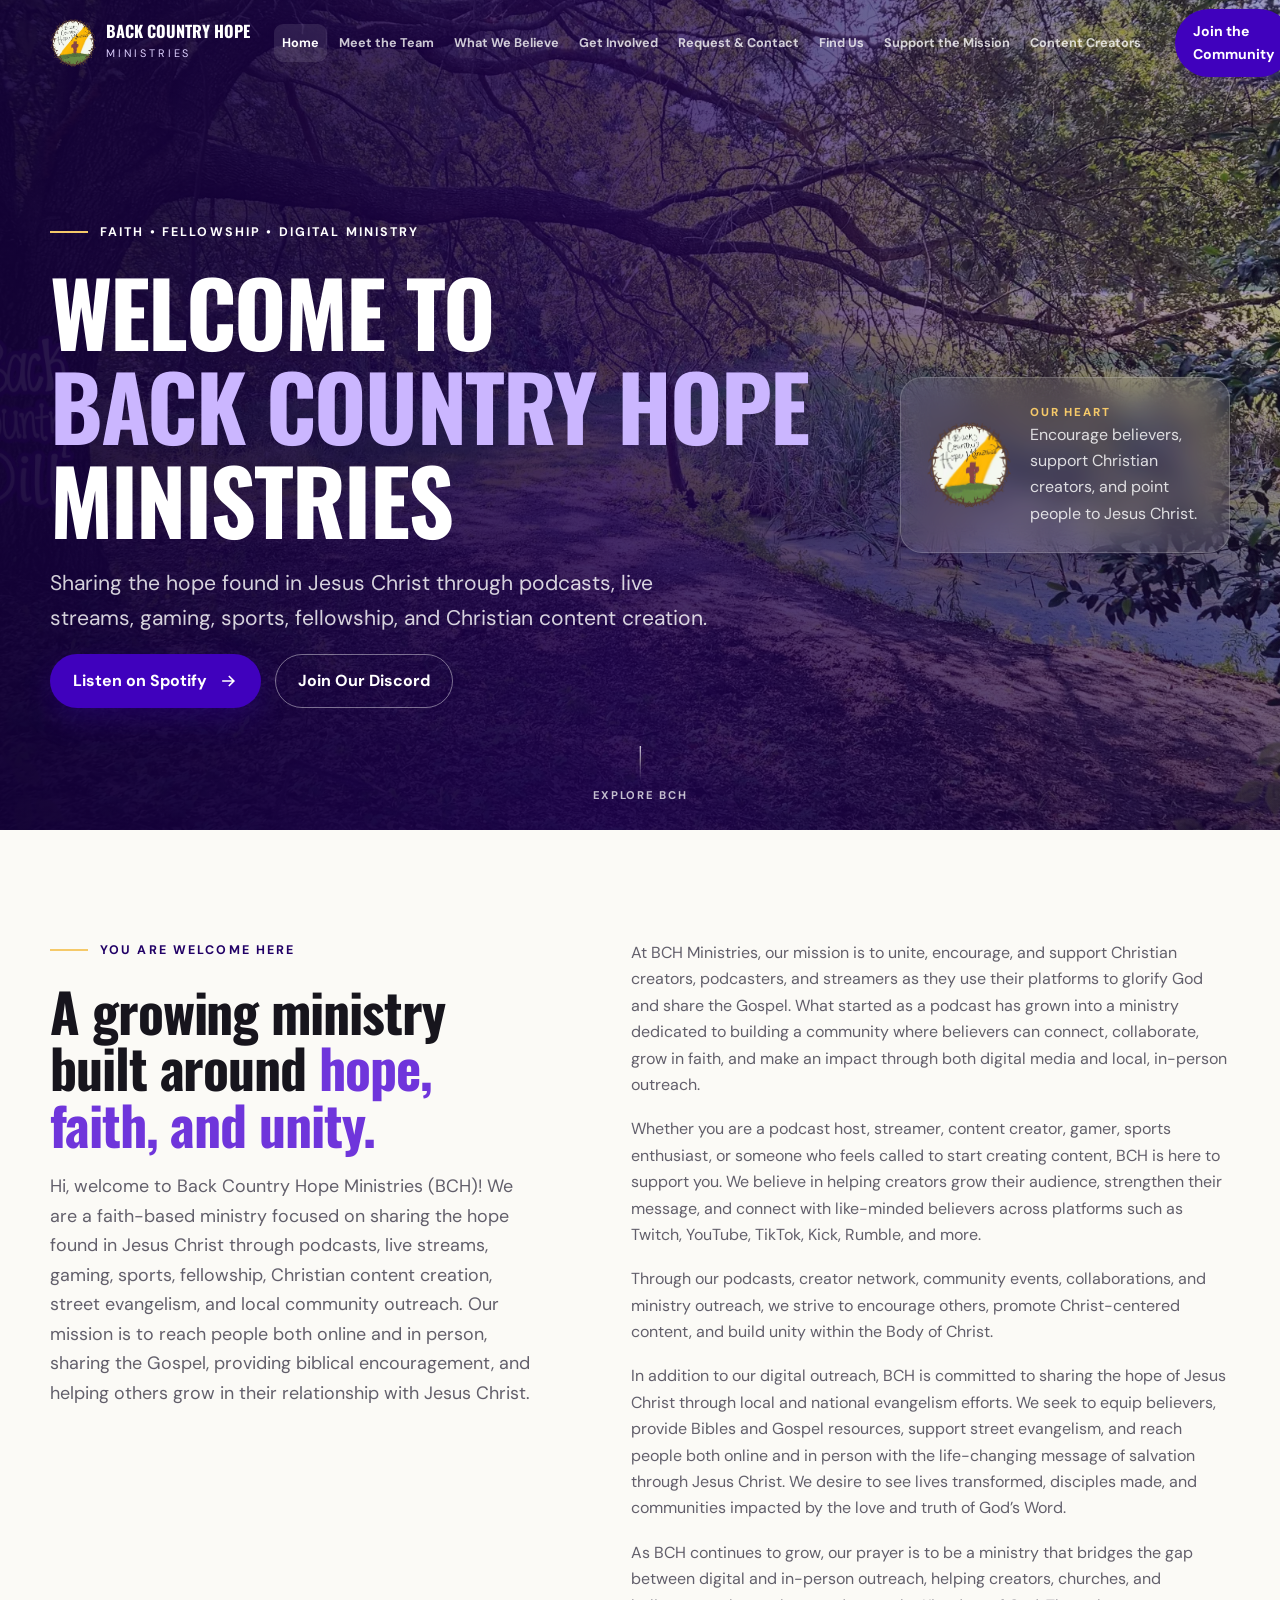
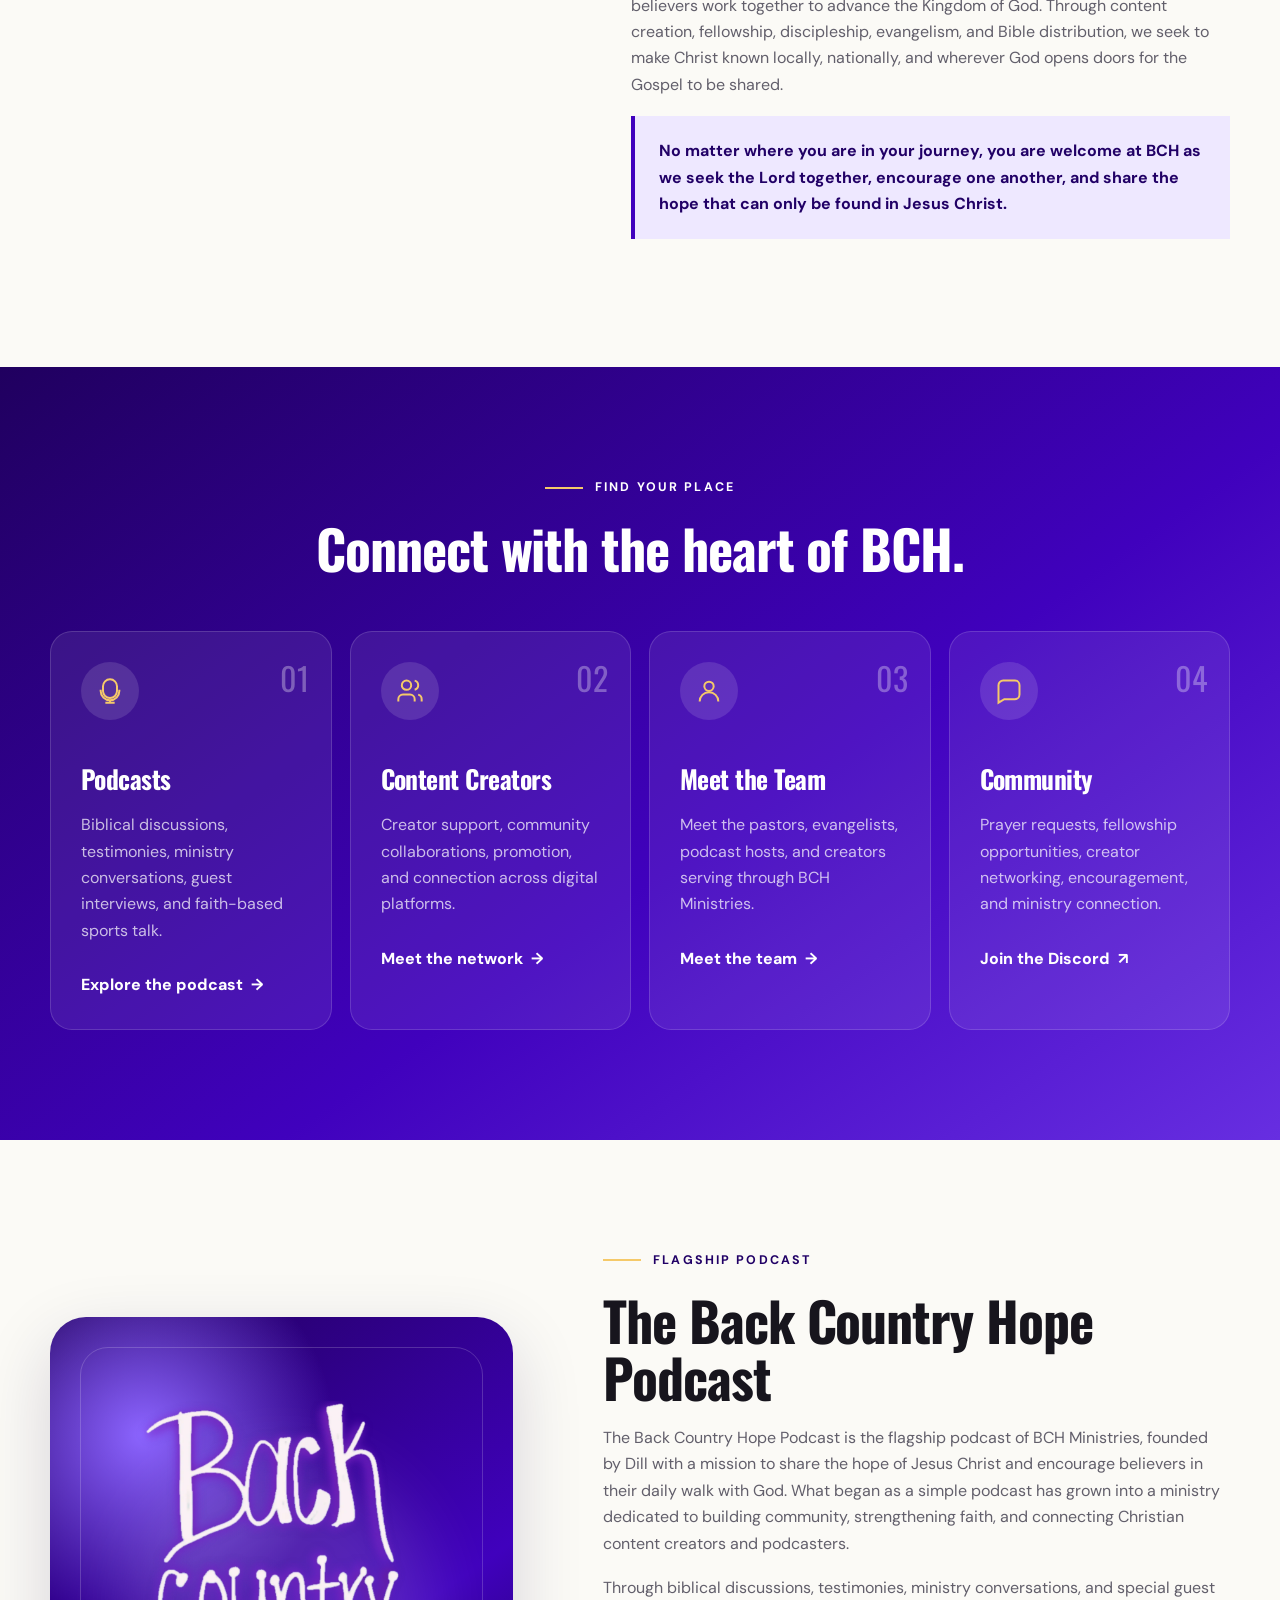
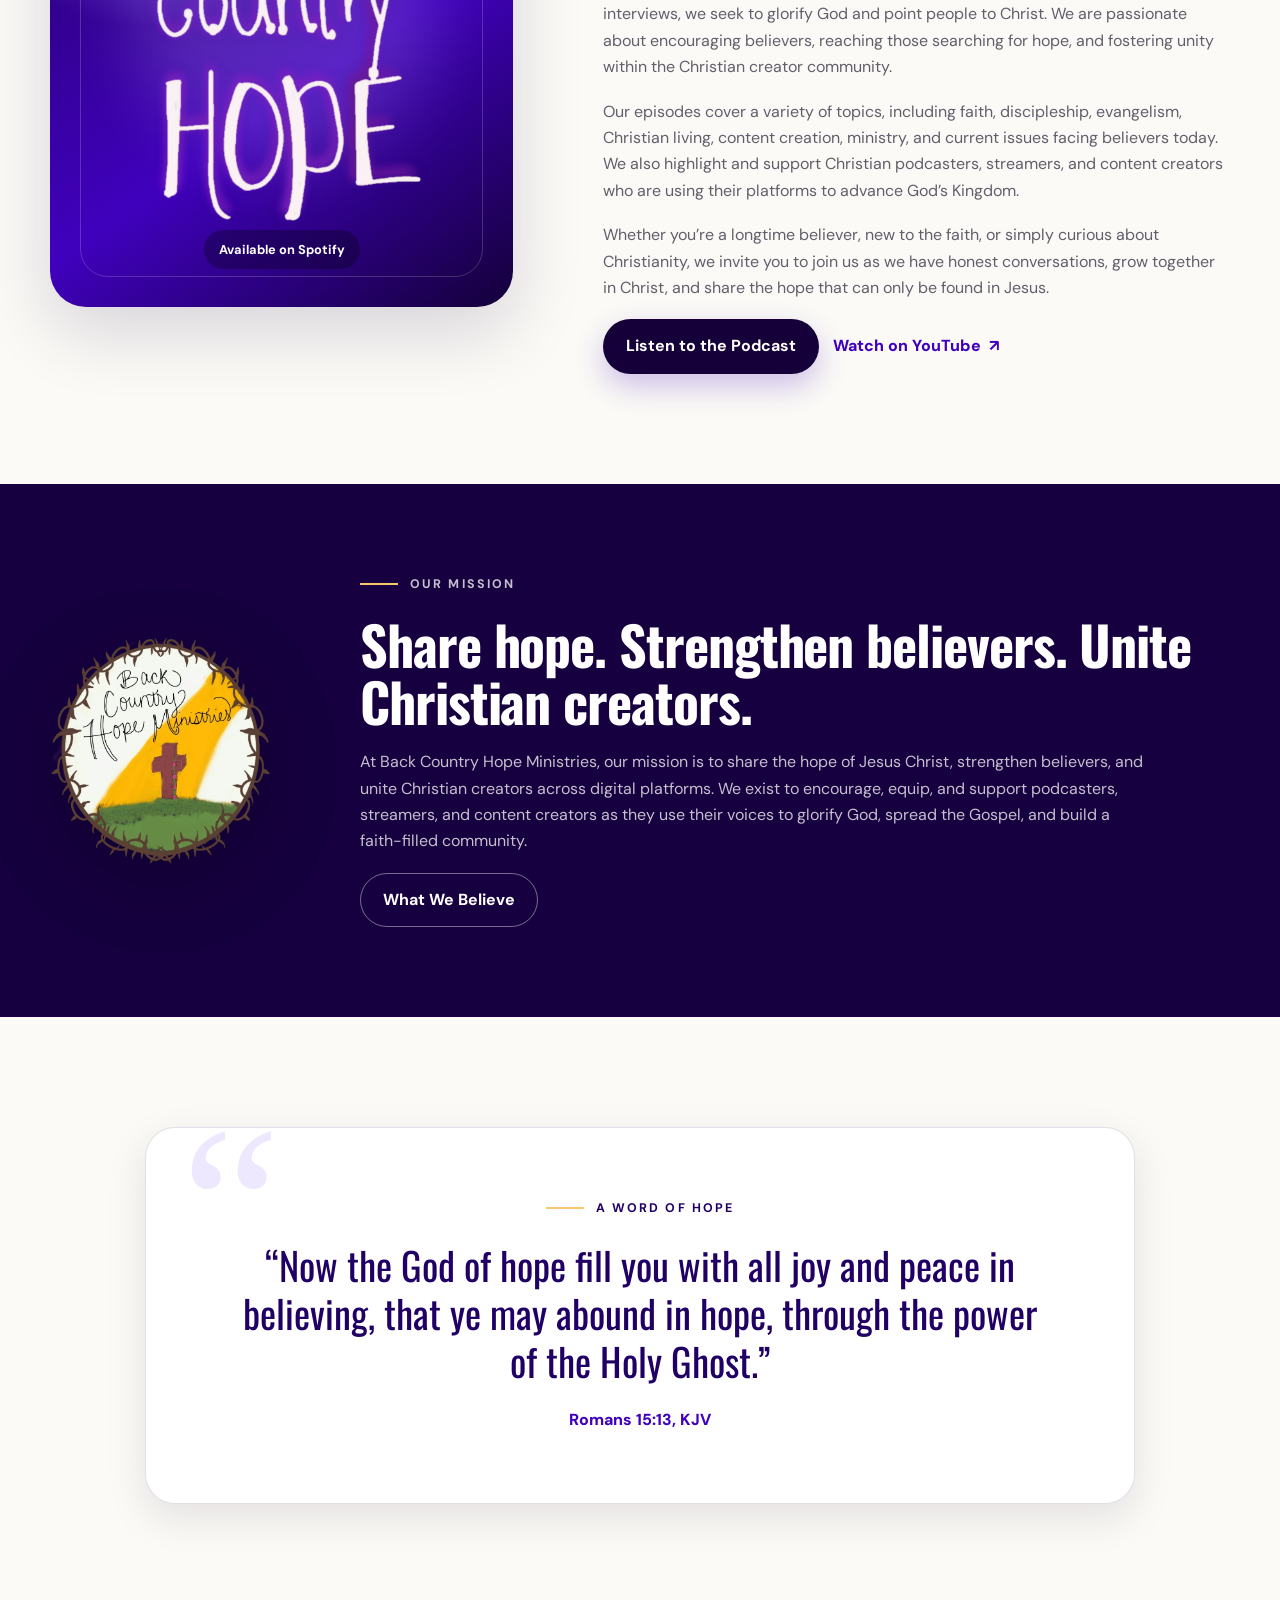
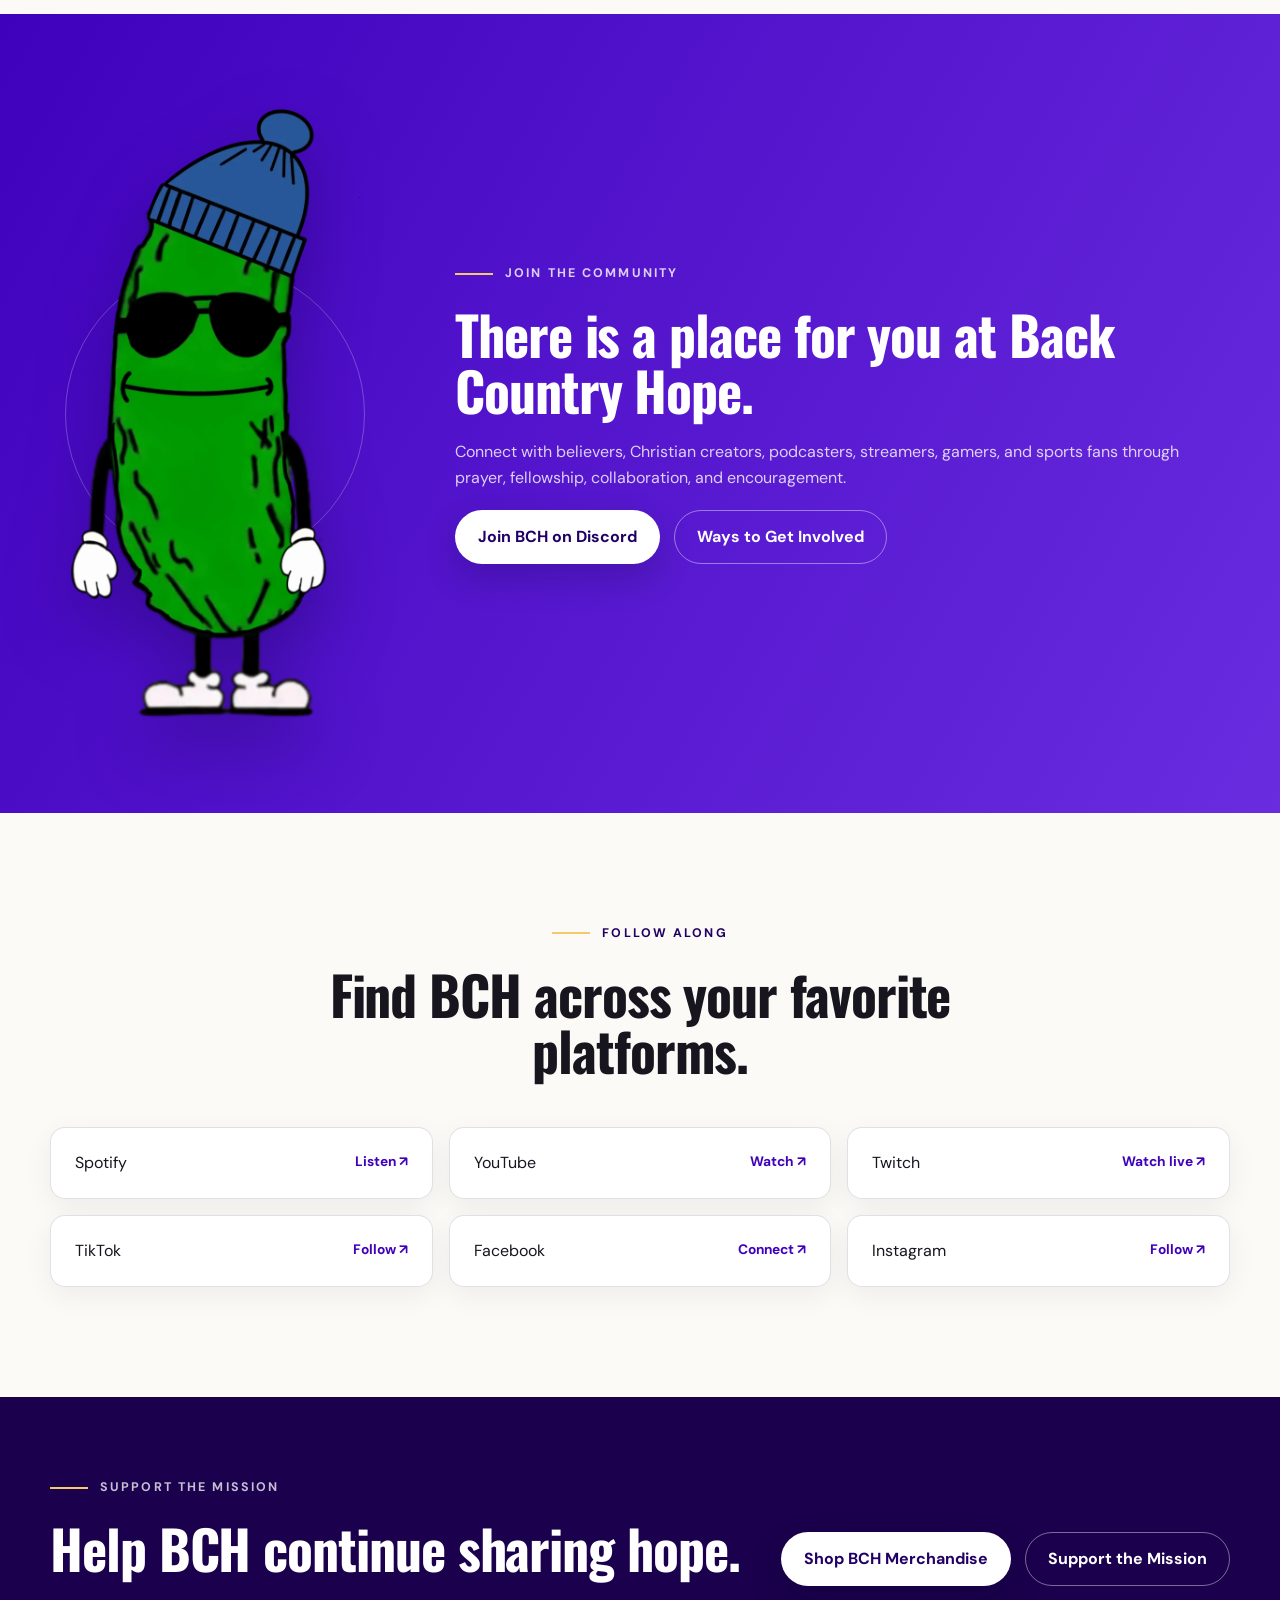
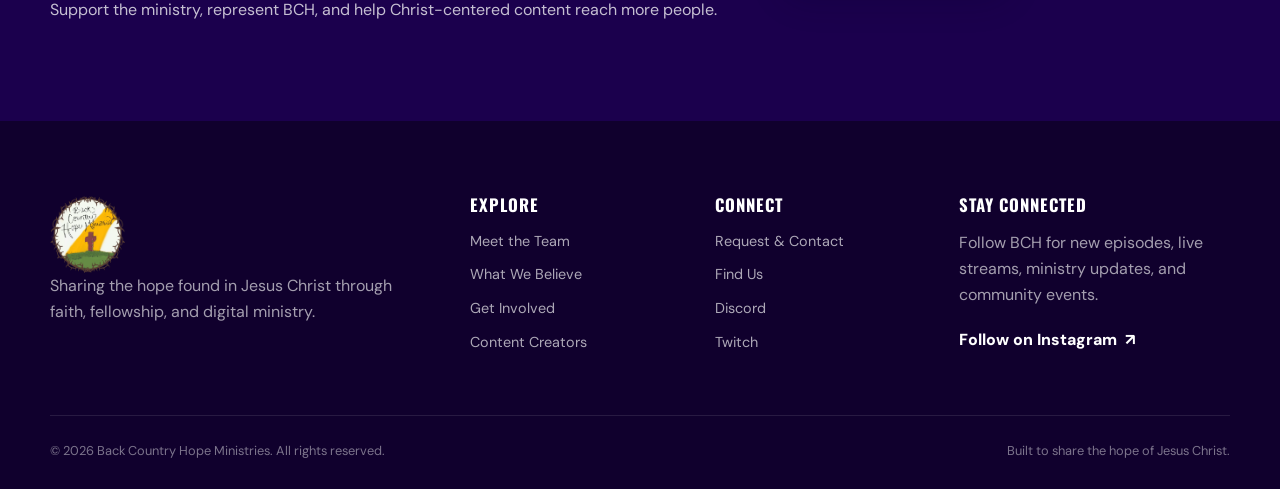
==== commit cf655b02: "Add files via upload" ====
--- a/index.html
+++ b/index.html
@@ -1,288 +1,290 @@
-<!doctype html>
-<html lang="en">
-<head>
-  <meta charset="utf-8">
-  <meta name="viewport" content="width=device-width, initial-scale=1">
-  <meta name="description" content="Back Country Hope Ministries shares the hope found in Jesus Christ through podcasts, live streams, gaming, sports, fellowship, and Christian content creation.">
-  <meta name="theme-color" content="#4001bd">
-  <meta property="og:title" content="Back Country Hope Ministries">
-  <meta property="og:description" content="Sharing the hope found in Jesus Christ through faith, fellowship, podcasts, live streams, gaming, sports, and Christian content creation.">
-  <meta property="og:type" content="website">
-  <meta property="og:image" content="assets/images/hero-country-path.webp">
-  <title>Back Country Hope Ministries</title>
-  <link rel="icon" type="image/png" href="assets/images/favicon.png">
-  <link rel="preconnect" href="https://fonts.googleapis.com">
-  <link rel="preconnect" href="https://fonts.gstatic.com" crossorigin>
-  <link href="https://fonts.googleapis.com/css2?family=DM+Sans:wght@400;500;600;700&family=Oswald:wght@500;600;700&display=swap" rel="stylesheet">
-  <link rel="stylesheet" href="assets/styles.css">
-  <script src="assets/script.js" defer></script>
-</head>
-<body>
-  <a class="skip-link" href="#main-content">Skip to main content</a>
-
-  <header class="site-header" data-header>
-    <div class="container nav-wrap">
-      <a class="brand" href="index.html" aria-label="Back Country Hope Ministries home">
-        <img src="assets/images/bch-wordmark.png" alt="Back Country Hope" width="68" height="84">
-        <span>
-          <strong>Back Country Hope</strong>
-          <small>Ministries</small>
-        </span>
-      </a>
-
-      <button class="menu-toggle" type="button" aria-expanded="false" aria-controls="primary-navigation" data-menu-toggle>
-        <span class="sr-only">Open navigation</span>
-        <span></span><span></span><span></span>
-      </button>
-
-      <nav class="primary-nav" id="primary-navigation" aria-label="Primary navigation" data-menu>
-        <a class="active" href="index.html">Home</a>
-        <a href="meet-the-team.html">Meet the Team</a>
-        <a href="what-we-believe.html">What We Believe</a>
-        <a href="get-involved.html">Get Involved</a>
-        <a href="request-contact.html">Request &amp; Contact</a>
-        <a href="find-us.html">Find Us</a>
-        <a href="support-the-mission.html">Support the Mission</a>
-        <a href="content-creators.html">Content Creators</a>
-      </nav>
-
-      <a class="button button-small nav-cta" href="https://discord.gg/MK35DubrCx" target="_blank" rel="noopener noreferrer">Join the Community</a>
-    </div>
-  </header>
-
-  <main id="main-content">
-    <section class="hero" aria-labelledby="hero-title">
-      <div class="hero-image" aria-hidden="true"></div>
-      <div class="hero-overlay" aria-hidden="true"></div>
-      <div class="container hero-content">
-        <div class="hero-copy reveal">
-          <p class="eyebrow"><span></span> Faith • Fellowship • Digital Ministry</p>
-          <h1 id="hero-title">Welcome to<br><em>Back Country Hope</em><br>Ministries</h1>
-          <p class="hero-lead">Sharing the hope found in Jesus Christ through podcasts, live streams, gaming, sports, fellowship, and Christian content creation.</p>
-          <div class="hero-actions">
-            <a class="button" href="https://creators.spotify.com/pod/profile/back-country-hope-podcast/" target="_blank" rel="noopener noreferrer">
-              Listen on Spotify
-              <svg aria-hidden="true" viewBox="0 0 24 24"><path d="M5 12h14M13 6l6 6-6 6"/></svg>
-            </a>
-            <a class="button button-ghost" href="https://discord.gg/MK35DubrCx" target="_blank" rel="noopener noreferrer">Join Our Discord</a>
-          </div>
-        </div>
-
-        <aside class="hero-card reveal delay-1" aria-label="Ministry introduction">
-          <img src="assets/images/bch-round-logo.webp" alt="Back Country Hope Ministries cross logo" width="120" height="120">
-          <div>
-            <p class="hero-card-label">Our heart</p>
-            <p>Encourage believers, support Christian creators, and point people to Jesus Christ.</p>
-          </div>
-        </aside>
-      </div>
-      <a class="scroll-cue" href="#welcome" aria-label="Scroll to the welcome section"><span></span>Explore BCH</a>
-    </section>
-
-    <section class="welcome section" id="welcome" aria-labelledby="welcome-title">
-      <div class="container split-layout">
-        <div class="section-heading reveal">
-          <p class="eyebrow dark"><span></span> You are welcome here</p>
-          <h2 id="welcome-title">A growing ministry built around <em>hope, faith, and unity.</em></h2>
-          <p class="section-intro">Hi, welcome to Back Country Hope Ministries (BCH)! We are a faith-based ministry focused on sharing the hope found in Jesus Christ through podcasts, live streams, gaming, sports, fellowship, and Christian content creation.</p>
-        </div>
-
-        <div class="welcome-copy reveal delay-1">
-          <p>At BCH, our mission is to unite, encourage, and support Christian creators, podcasters, and streamers as they use their platforms to glorify God and share the Gospel. What started as a podcast has grown into a ministry dedicated to building a community where believers can connect, collaborate, grow in faith, and make an impact through digital media.</p>
-          <p>Whether you are a podcast host, streamer, content creator, gamer, sports enthusiast, or someone who feels called to start creating content, BCH is here to support you. We believe in helping creators grow their audience, strengthen their message, and connect with like-minded believers across platforms such as Twitch, YouTube, TikTok, Kick, Rumble, and more.</p>
-          <p>Through our podcasts, creator network, community events, collaborations, and ministry outreach, we strive to encourage others, promote Christ-centered content, and build unity within the Body of Christ.</p>
-          <p class="closing-line">No matter where you are in your journey, you are welcome at BCH as we seek the Lord together, encourage one another, and share the hope that can only be found in Jesus Christ.</p>
-        </div>
-      </div>
-    </section>
-
-    <section class="quick-links" aria-labelledby="quick-links-title">
-      <div class="container">
-        <div class="section-heading centered reveal">
-          <p class="eyebrow"><span></span> Find your place</p>
-          <h2 id="quick-links-title">Connect with the heart of BCH.</h2>
-        </div>
-
-        <div class="link-grid">
-          <a class="feature-card reveal" href="#podcast">
-            <span class="card-number">01</span>
-            <span class="icon-wrap" aria-hidden="true">
-              <svg viewBox="0 0 24 24"><path d="M12 2a6 6 0 0 0-6 6v4a6 6 0 0 0 12 0V8a6 6 0 0 0-6-6Z"/><path d="M4 11v1a8 8 0 0 0 16 0v-1M12 20v2M8 22h8"/></svg>
-            </span>
-            <h3>Podcasts</h3>
-            <p>Biblical discussions, testimonies, ministry conversations, guest interviews, and faith-based sports talk.</p>
-            <span class="text-link">Explore the podcast <b>→</b></span>
-          </a>
-
-          <a class="feature-card reveal delay-1" href="content-creators.html">
-            <span class="card-number">02</span>
-            <span class="icon-wrap" aria-hidden="true">
-              <svg viewBox="0 0 24 24"><path d="M16 21v-2a4 4 0 0 0-4-4H6a4 4 0 0 0-4 4v2"/><circle cx="9" cy="7" r="4"/><path d="M22 21v-2a4 4 0 0 0-3-3.87M16 3.13a4 4 0 0 1 0 7.75"/></svg>
-            </span>
-            <h3>Content Creators</h3>
-            <p>Creator support, community collaborations, promotion, and connection across digital platforms.</p>
-            <span class="text-link">Meet the network <b>→</b></span>
-          </a>
-
-          <a class="feature-card reveal delay-2" href="meet-the-team.html">
-            <span class="card-number">03</span>
-            <span class="icon-wrap" aria-hidden="true">
-              <svg viewBox="0 0 24 24"><circle cx="12" cy="8" r="4"/><path d="M4 21a8 8 0 0 1 16 0"/></svg>
-            </span>
-            <h3>Meet the Team</h3>
-            <p>Meet the pastors, evangelists, podcast hosts, and creators serving through BCH Ministries.</p>
-            <span class="text-link">Meet the team <b>→</b></span>
-          </a>
-
-          <a class="feature-card reveal delay-3" href="https://discord.gg/MK35DubrCx" target="_blank" rel="noopener noreferrer">
-            <span class="card-number">04</span>
-            <span class="icon-wrap" aria-hidden="true">
-              <svg viewBox="0 0 24 24"><path d="M21 15a4 4 0 0 1-4 4H8l-5 3V7a4 4 0 0 1 4-4h10a4 4 0 0 1 4 4Z"/><path d="M8 10h.01M12 10h.01M16 10h.01"/></svg>
-            </span>
-            <h3>Community</h3>
-            <p>Prayer requests, fellowship opportunities, creator networking, encouragement, and ministry connection.</p>
-            <span class="text-link">Join the Discord <b>↗</b></span>
-          </a>
-        </div>
-      </div>
-    </section>
-
-    <section class="podcast section" id="podcast" aria-labelledby="podcast-title">
-      <div class="container podcast-layout">
-        <div class="podcast-art reveal">
-          <div class="art-glow" aria-hidden="true"></div>
-          <img class="podcast-lettering" src="assets/images/bch-lettering.webp" alt="Back Country Hope hand-lettered logo" loading="lazy">
-          <div class="platform-chip">Available on Spotify</div>
-        </div>
-
-        <div class="podcast-copy reveal delay-1">
-          <p class="eyebrow dark"><span></span> Flagship podcast</p>
-          <h2 id="podcast-title">The Back Country Hope Podcast</h2>
-          <p>The Back Country Hope Podcast is the flagship podcast of BCH Ministries, founded by Dill with a mission to share the hope of Jesus Christ and encourage believers in their daily walk with God. What began as a simple podcast has grown into a ministry dedicated to building community, strengthening faith, and connecting Christian content creators and podcasters.</p>
-          <p>Through biblical discussions, testimonies, ministry conversations, and special guest interviews, we seek to glorify God and point people to Christ. We are passionate about encouraging believers, reaching those searching for hope, and fostering unity within the Christian creator community.</p>
-          <p>Our episodes cover a variety of topics, including faith, discipleship, evangelism, Christian living, content creation, ministry, and current issues facing believers today. We also highlight and support Christian podcasters, streamers, and content creators who are using their platforms to advance God’s Kingdom.</p>
-          <p>Whether you’re a longtime believer, new to the faith, or simply curious about Christianity, we invite you to join us as we have honest conversations, grow together in Christ, and share the hope that can only be found in Jesus.</p>
-          <div class="inline-actions">
-            <a class="button button-dark" href="https://creators.spotify.com/pod/profile/back-country-hope-podcast/" target="_blank" rel="noopener noreferrer">Listen to the Podcast</a>
-            <a class="text-button" href="https://www.youtube.com/@BackCountryHope_Podcast" target="_blank" rel="noopener noreferrer">Watch on YouTube <span>↗</span></a>
-          </div>
-        </div>
-      </div>
-    </section>
-
-    <section class="mission-strip" aria-labelledby="mission-title">
-      <div class="container mission-grid">
-        <div class="mission-logo reveal">
-          <img src="assets/images/bch-round-logo.webp" alt="Back Country Hope Ministries logo" loading="lazy">
-        </div>
-        <div class="mission-copy reveal delay-1">
-          <p class="eyebrow"><span></span> Our mission</p>
-          <h2 id="mission-title">Share hope. Strengthen believers. Unite Christian creators.</h2>
-          <p>At Back Country Hope Ministries, our mission is to share the hope of Jesus Christ, strengthen believers, and unite Christian creators across digital platforms. We exist to encourage, equip, and support podcasters, streamers, and content creators as they use their voices to glorify God, spread the Gospel, and build a faith-filled community.</p>
-          <a class="button button-ghost" href="what-we-believe.html">What We Believe</a>
-        </div>
-      </div>
-    </section>
-
-    <section class="scripture section" aria-labelledby="scripture-title">
-      <div class="container scripture-card reveal">
-        <span class="quote-mark" aria-hidden="true">“</span>
-        <p class="eyebrow dark"><span></span> A word of hope</p>
-        <blockquote id="scripture-title">
-          “Now the God of hope fill you with all joy and peace in believing, that ye may abound in hope, through the power of the Holy Ghost.”
-        </blockquote>
-        <cite>Romans 15:13, KJV</cite>
-      </div>
-    </section>
-
-    <section class="community-cta" aria-labelledby="community-title">
-      <div class="container community-layout">
-        <div class="mascot-wrap reveal" aria-hidden="true">
-          <div class="mascot-ring"></div>
-          <img src="assets/images/dill-mascot.webp" alt="" loading="lazy">
-        </div>
-        <div class="community-copy reveal delay-1">
-          <p class="eyebrow"><span></span> Join the community</p>
-          <h2 id="community-title">There is a place for you at Back Country Hope.</h2>
-          <p>Connect with believers, Christian creators, podcasters, streamers, gamers, and sports fans through prayer, fellowship, collaboration, and encouragement.</p>
-          <div class="community-actions">
-            <a class="button button-light" href="https://discord.gg/MK35DubrCx" target="_blank" rel="noopener noreferrer">Join BCH on Discord</a>
-            <a class="button button-ghost" href="get-involved.html">Ways to Get Involved</a>
-          </div>
-        </div>
-      </div>
-    </section>
-
-    <section class="social-section section" aria-labelledby="social-title">
-      <div class="container">
-        <div class="section-heading centered reveal">
-          <p class="eyebrow dark"><span></span> Follow along</p>
-          <h2 id="social-title">Find BCH across your favorite platforms.</h2>
-        </div>
-        <div class="social-grid reveal delay-1">
-          <a href="https://creators.spotify.com/pod/profile/back-country-hope-podcast/" target="_blank" rel="noopener noreferrer"><span>Spotify</span><b>Listen ↗</b></a>
-          <a href="https://www.youtube.com/@BackCountryHope_Podcast" target="_blank" rel="noopener noreferrer"><span>YouTube</span><b>Watch ↗</b></a>
-          <a href="https://www.twitch.tv/backcountrydill" target="_blank" rel="noopener noreferrer"><span>Twitch</span><b>Watch live ↗</b></a>
-          <a href="https://www.tiktok.com/@backcountrydill" target="_blank" rel="noopener noreferrer"><span>TikTok</span><b>Follow ↗</b></a>
-          <a href="https://www.facebook.com/BackCountryHope" target="_blank" rel="noopener noreferrer"><span>Facebook</span><b>Connect ↗</b></a>
-          <a href="https://www.instagram.com/bch_ministries" target="_blank" rel="noopener noreferrer"><span>Instagram</span><b>Follow ↗</b></a>
-        </div>
-      </div>
-    </section>
-
-    <section class="support-banner" aria-labelledby="support-title">
-      <div class="container support-inner reveal">
-        <div>
-          <p class="eyebrow"><span></span> Support the mission</p>
-          <h2 id="support-title">Help BCH continue sharing hope.</h2>
-          <p>Support the ministry, represent BCH, and help Christ-centered content reach more people.</p>
-        </div>
-        <div class="support-actions">
-          <a class="button button-light" href="https://bchministries-shop.fourthwall.com/?utm_source=linktree&amp;utm_medium=referral&amp;utm_campaign=linktree_shop_other_products" target="_blank" rel="noopener noreferrer">Shop BCH Merchandise</a>
-          <a class="button button-ghost" href="support-the-mission.html">Support the Mission</a>
-        </div>
-      </div>
-    </section>
-  </main>
-
-  <footer class="site-footer">
-    <div class="container footer-grid">
-      <div class="footer-brand">
-        <img src="assets/images/bch-wordmark.png" alt="Back Country Hope" loading="lazy">
-        <p>Sharing the hope found in Jesus Christ through faith, fellowship, and digital ministry.</p>
-      </div>
-
-      <div>
-        <h2>Explore</h2>
-        <nav aria-label="Footer explore navigation">
-          <a href="meet-the-team.html">Meet the Team</a>
-          <a href="what-we-believe.html">What We Believe</a>
-          <a href="get-involved.html">Get Involved</a>
-          <a href="content-creators.html">Content Creators</a>
-        </nav>
-      </div>
-
-      <div>
-        <h2>Connect</h2>
-        <nav aria-label="Footer connect navigation">
-          <a href="request-contact.html">Request &amp; Contact</a>
-          <a href="find-us.html">Find Us</a>
-          <a href="https://discord.gg/MK35DubrCx" target="_blank" rel="noopener noreferrer">Discord</a>
-          <a href="https://www.twitch.tv/backcountrydill" target="_blank" rel="noopener noreferrer">Twitch</a>
-        </nav>
-      </div>
-
-      <div class="footer-cta">
-        <h2>Stay connected</h2>
-        <p>Follow BCH for new episodes, live streams, ministry updates, and community events.</p>
-        <a class="text-button light" href="https://www.instagram.com/bch_ministries" target="_blank" rel="noopener noreferrer">Follow on Instagram <span>↗</span></a>
-      </div>
-    </div>
-
-    <div class="container footer-bottom">
-      <p>© <span data-year></span> Back Country Hope Ministries. All rights reserved.</p>
-      <p>Built to share the hope of Jesus Christ.</p>
-    </div>
-  </footer>
-</body>
-</html>
+<!doctype html>
+<html lang="en">
+<head>
+  <meta charset="utf-8">
+  <meta name="viewport" content="width=device-width, initial-scale=1">
+  <meta name="description" content="Back Country Hope Ministries shares the hope found in Jesus Christ through podcasts, live streams, gaming, sports, fellowship, and Christian content creation.">
+  <meta name="theme-color" content="#4001bd">
+  <meta property="og:title" content="Back Country Hope Ministries">
+  <meta property="og:description" content="Sharing the hope found in Jesus Christ through faith, fellowship, podcasts, live streams, gaming, sports, and Christian content creation.">
+  <meta property="og:type" content="website">
+  <meta property="og:image" content="assets/images/hero-country-path.webp">
+  <title>Back Country Hope Ministries</title>
+  <link rel="icon" type="image/png" href="assets/images/favicon.png">
+  <link rel="preconnect" href="https://fonts.googleapis.com">
+  <link rel="preconnect" href="https://fonts.gstatic.com" crossorigin>
+  <link href="https://fonts.googleapis.com/css2?family=DM+Sans:wght@400;500;600;700&family=Oswald:wght@500;600;700&display=swap" rel="stylesheet">
+  <link rel="stylesheet" href="assets/styles.css">
+  <script src="assets/script.js" defer></script>
+</head>
+<body>
+  <a class="skip-link" href="#main-content">Skip to main content</a>
+
+  <header class="site-header" data-header>
+    <div class="container nav-wrap">
+      <a class="brand" href="index.html" aria-label="Back Country Hope Ministries home">
+        <img src="assets/images/bch-wordmark.png" alt="Back Country Hope" width="68" height="84">
+        <span>
+          <strong>Back Country Hope</strong>
+          <small>Ministries</small>
+        </span>
+      </a>
+
+      <button class="menu-toggle" type="button" aria-expanded="false" aria-controls="primary-navigation" data-menu-toggle>
+        <span class="sr-only">Open navigation</span>
+        <span></span><span></span><span></span>
+      </button>
+
+      <nav class="primary-nav" id="primary-navigation" aria-label="Primary navigation" data-menu>
+        <a class="active" href="index.html">Home</a>
+        <a href="meet-the-team.html">Meet the Team</a>
+        <a href="what-we-believe.html">What We Believe</a>
+        <a href="get-involved.html">Get Involved</a>
+        <a href="request-contact.html">Request &amp; Contact</a>
+        <a href="find-us.html">Find Us</a>
+        <a href="support-the-mission.html">Support the Mission</a>
+        <a href="content-creators.html">Content Creators</a>
+      </nav>
+
+      <a class="button button-small nav-cta" href="https://discord.gg/MK35DubrCx" target="_blank" rel="noopener noreferrer">Join the Community</a>
+    </div>
+  </header>
+
+  <main id="main-content">
+    <section class="hero" aria-labelledby="hero-title">
+      <div class="hero-image" aria-hidden="true"></div>
+      <div class="hero-overlay" aria-hidden="true"></div>
+      <div class="container hero-content">
+        <div class="hero-copy reveal">
+          <p class="eyebrow"><span></span> Faith • Fellowship • Digital Ministry</p>
+          <h1 id="hero-title">Welcome to<br><em>Back Country Hope</em><br>Ministries</h1>
+          <p class="hero-lead">Sharing the hope found in Jesus Christ through podcasts, live streams, gaming, sports, fellowship, and Christian content creation.</p>
+          <div class="hero-actions">
+            <a class="button" href="https://creators.spotify.com/pod/profile/back-country-hope-podcast/" target="_blank" rel="noopener noreferrer">
+              Listen on Spotify
+              <svg aria-hidden="true" viewBox="0 0 24 24"><path d="M5 12h14M13 6l6 6-6 6"/></svg>
+            </a>
+            <a class="button button-ghost" href="https://discord.gg/MK35DubrCx" target="_blank" rel="noopener noreferrer">Join Our Discord</a>
+          </div>
+        </div>
+
+        <aside class="hero-card reveal delay-1" aria-label="Ministry introduction">
+          <img src="assets/images/bch-round-logo.webp" alt="Back Country Hope Ministries cross logo" width="120" height="120">
+          <div>
+            <p class="hero-card-label">Our heart</p>
+            <p>Encourage believers, support Christian creators, and point people to Jesus Christ.</p>
+          </div>
+        </aside>
+      </div>
+      <a class="scroll-cue" href="#welcome" aria-label="Scroll to the welcome section"><span></span>Explore BCH</a>
+    </section>
+
+    <section class="welcome section" id="welcome" aria-labelledby="welcome-title">
+      <div class="container split-layout">
+        <div class="section-heading reveal">
+          <p class="eyebrow dark"><span></span> You are welcome here</p>
+          <h2 id="welcome-title">A growing ministry built around <em>hope, faith, and unity.</em></h2>
+          <p class="section-intro">Hi, welcome to Back Country Hope Ministries (BCH)! We are a faith-based ministry focused on sharing the hope found in Jesus Christ through podcasts, live streams, gaming, sports, fellowship, Christian content creation, street evangelism, and local community outreach. Our mission is to reach people both online and in person, sharing the Gospel, providing biblical encouragement, and helping others grow in their relationship with Jesus Christ.</p>
+        </div>
+
+        <div class="welcome-copy reveal delay-1">
+          <p>At BCH Ministries, our mission is to unite, encourage, and support Christian creators, podcasters, and streamers as they use their platforms to glorify God and share the Gospel. What started as a podcast has grown into a ministry dedicated to building a community where believers can connect, collaborate, grow in faith, and make an impact through both digital media and local, in-person outreach.</p>
+          <p>Whether you are a podcast host, streamer, content creator, gamer, sports enthusiast, or someone who feels called to start creating content, BCH is here to support you. We believe in helping creators grow their audience, strengthen their message, and connect with like-minded believers across platforms such as Twitch, YouTube, TikTok, Kick, Rumble, and more.</p>
+          <p>Through our podcasts, creator network, community events, collaborations, and ministry outreach, we strive to encourage others, promote Christ-centered content, and build unity within the Body of Christ.</p>
+          <p>In addition to our digital outreach, BCH is committed to sharing the hope of Jesus Christ through local and national evangelism efforts. We seek to equip believers, provide Bibles and Gospel resources, support street evangelism, and reach people both online and in person with the life-changing message of salvation through Jesus Christ. We desire to see lives transformed, disciples made, and communities impacted by the love and truth of God’s Word.</p>
+          <p>As BCH continues to grow, our prayer is to be a ministry that bridges the gap between digital and in-person outreach, helping creators, churches, and believers work together to advance the Kingdom of God. Through content creation, fellowship, discipleship, evangelism, and Bible distribution, we seek to make Christ known locally, nationally, and wherever God opens doors for the Gospel to be shared.</p>
+          <p class="closing-line">No matter where you are in your journey, you are welcome at BCH as we seek the Lord together, encourage one another, and share the hope that can only be found in Jesus Christ.</p>
+        </div>
+      </div>
+    </section>
+
+    <section class="quick-links" aria-labelledby="quick-links-title">
+      <div class="container">
+        <div class="section-heading centered reveal">
+          <p class="eyebrow"><span></span> Find your place</p>
+          <h2 id="quick-links-title">Connect with the heart of BCH.</h2>
+        </div>
+
+        <div class="link-grid">
+          <a class="feature-card reveal" href="#podcast">
+            <span class="card-number">01</span>
+            <span class="icon-wrap" aria-hidden="true">
+              <svg viewBox="0 0 24 24"><path d="M12 2a6 6 0 0 0-6 6v4a6 6 0 0 0 12 0V8a6 6 0 0 0-6-6Z"/><path d="M4 11v1a8 8 0 0 0 16 0v-1M12 20v2M8 22h8"/></svg>
+            </span>
+            <h3>Podcasts</h3>
+            <p>Biblical discussions, testimonies, ministry conversations, guest interviews, and faith-based sports talk.</p>
+            <span class="text-link">Explore the podcast <b>→</b></span>
+          </a>
+
+          <a class="feature-card reveal delay-1" href="content-creators.html">
+            <span class="card-number">02</span>
+            <span class="icon-wrap" aria-hidden="true">
+              <svg viewBox="0 0 24 24"><path d="M16 21v-2a4 4 0 0 0-4-4H6a4 4 0 0 0-4 4v2"/><circle cx="9" cy="7" r="4"/><path d="M22 21v-2a4 4 0 0 0-3-3.87M16 3.13a4 4 0 0 1 0 7.75"/></svg>
+            </span>
+            <h3>Content Creators</h3>
+            <p>Creator support, community collaborations, promotion, and connection across digital platforms.</p>
+            <span class="text-link">Meet the network <b>→</b></span>
+          </a>
+
+          <a class="feature-card reveal delay-2" href="meet-the-team.html">
+            <span class="card-number">03</span>
+            <span class="icon-wrap" aria-hidden="true">
+              <svg viewBox="0 0 24 24"><circle cx="12" cy="8" r="4"/><path d="M4 21a8 8 0 0 1 16 0"/></svg>
+            </span>
+            <h3>Meet the Team</h3>
+            <p>Meet the pastors, evangelists, podcast hosts, and creators serving through BCH Ministries.</p>
+            <span class="text-link">Meet the team <b>→</b></span>
+          </a>
+
+          <a class="feature-card reveal delay-3" href="https://discord.gg/MK35DubrCx" target="_blank" rel="noopener noreferrer">
+            <span class="card-number">04</span>
+            <span class="icon-wrap" aria-hidden="true">
+              <svg viewBox="0 0 24 24"><path d="M21 15a4 4 0 0 1-4 4H8l-5 3V7a4 4 0 0 1 4-4h10a4 4 0 0 1 4 4Z"/><path d="M8 10h.01M12 10h.01M16 10h.01"/></svg>
+            </span>
+            <h3>Community</h3>
+            <p>Prayer requests, fellowship opportunities, creator networking, encouragement, and ministry connection.</p>
+            <span class="text-link">Join the Discord <b>↗</b></span>
+          </a>
+        </div>
+      </div>
+    </section>
+
+    <section class="podcast section" id="podcast" aria-labelledby="podcast-title">
+      <div class="container podcast-layout">
+        <div class="podcast-art reveal">
+          <div class="art-glow" aria-hidden="true"></div>
+          <img class="podcast-lettering" src="assets/images/bch-lettering.webp" alt="Back Country Hope hand-lettered logo" loading="lazy">
+          <div class="platform-chip">Available on Spotify</div>
+        </div>
+
+        <div class="podcast-copy reveal delay-1">
+          <p class="eyebrow dark"><span></span> Flagship podcast</p>
+          <h2 id="podcast-title">The Back Country Hope Podcast</h2>
+          <p>The Back Country Hope Podcast is the flagship podcast of BCH Ministries, founded by Dill with a mission to share the hope of Jesus Christ and encourage believers in their daily walk with God. What began as a simple podcast has grown into a ministry dedicated to building community, strengthening faith, and connecting Christian content creators and podcasters.</p>
+          <p>Through biblical discussions, testimonies, ministry conversations, and special guest interviews, we seek to glorify God and point people to Christ. We are passionate about encouraging believers, reaching those searching for hope, and fostering unity within the Christian creator community.</p>
+          <p>Our episodes cover a variety of topics, including faith, discipleship, evangelism, Christian living, content creation, ministry, and current issues facing believers today. We also highlight and support Christian podcasters, streamers, and content creators who are using their platforms to advance God’s Kingdom.</p>
+          <p>Whether you’re a longtime believer, new to the faith, or simply curious about Christianity, we invite you to join us as we have honest conversations, grow together in Christ, and share the hope that can only be found in Jesus.</p>
+          <div class="inline-actions">
+            <a class="button button-dark" href="https://creators.spotify.com/pod/profile/back-country-hope-podcast/" target="_blank" rel="noopener noreferrer">Listen to the Podcast</a>
+            <a class="text-button" href="https://www.youtube.com/@BackCountryHope_Podcast" target="_blank" rel="noopener noreferrer">Watch on YouTube <span>↗</span></a>
+          </div>
+        </div>
+      </div>
+    </section>
+
+    <section class="mission-strip" aria-labelledby="mission-title">
+      <div class="container mission-grid">
+        <div class="mission-logo reveal">
+          <img src="assets/images/bch-round-logo.webp" alt="Back Country Hope Ministries logo" loading="lazy">
+        </div>
+        <div class="mission-copy reveal delay-1">
+          <p class="eyebrow"><span></span> Our mission</p>
+          <h2 id="mission-title">Share hope. Strengthen believers. Unite Christian creators.</h2>
+          <p>At Back Country Hope Ministries, our mission is to share the hope of Jesus Christ, strengthen believers, and unite Christian creators across digital platforms. We exist to encourage, equip, and support podcasters, streamers, and content creators as they use their voices to glorify God, spread the Gospel, and build a faith-filled community.</p>
+          <a class="button button-ghost" href="what-we-believe.html">What We Believe</a>
+        </div>
+      </div>
+    </section>
+
+    <section class="scripture section" aria-labelledby="scripture-title">
+      <div class="container scripture-card reveal">
+        <span class="quote-mark" aria-hidden="true">“</span>
+        <p class="eyebrow dark"><span></span> A word of hope</p>
+        <blockquote id="scripture-title">
+          “Now the God of hope fill you with all joy and peace in believing, that ye may abound in hope, through the power of the Holy Ghost.”
+        </blockquote>
+        <cite>Romans 15:13, KJV</cite>
+      </div>
+    </section>
+
+    <section class="community-cta" aria-labelledby="community-title">
+      <div class="container community-layout">
+        <div class="mascot-wrap reveal" aria-hidden="true">
+          <div class="mascot-ring"></div>
+          <img src="assets/images/dill-mascot.webp" alt="" loading="lazy">
+        </div>
+        <div class="community-copy reveal delay-1">
+          <p class="eyebrow"><span></span> Join the community</p>
+          <h2 id="community-title">There is a place for you at Back Country Hope.</h2>
+          <p>Connect with believers, Christian creators, podcasters, streamers, gamers, and sports fans through prayer, fellowship, collaboration, and encouragement.</p>
+          <div class="community-actions">
+            <a class="button button-light" href="https://discord.gg/MK35DubrCx" target="_blank" rel="noopener noreferrer">Join BCH on Discord</a>
+            <a class="button button-ghost" href="get-involved.html">Ways to Get Involved</a>
+          </div>
+        </div>
+      </div>
+    </section>
+
+    <section class="social-section section" aria-labelledby="social-title">
+      <div class="container">
+        <div class="section-heading centered reveal">
+          <p class="eyebrow dark"><span></span> Follow along</p>
+          <h2 id="social-title">Find BCH across your favorite platforms.</h2>
+        </div>
+        <div class="social-grid reveal delay-1">
+          <a href="https://creators.spotify.com/pod/profile/back-country-hope-podcast/" target="_blank" rel="noopener noreferrer"><span>Spotify</span><b>Listen ↗</b></a>
+          <a href="https://www.youtube.com/@BackCountryHope_Podcast" target="_blank" rel="noopener noreferrer"><span>YouTube</span><b>Watch ↗</b></a>
+          <a href="https://www.twitch.tv/backcountrydill" target="_blank" rel="noopener noreferrer"><span>Twitch</span><b>Watch live ↗</b></a>
+          <a href="https://www.tiktok.com/@backcountrydill" target="_blank" rel="noopener noreferrer"><span>TikTok</span><b>Follow ↗</b></a>
+          <a href="https://www.facebook.com/BackCountryHope" target="_blank" rel="noopener noreferrer"><span>Facebook</span><b>Connect ↗</b></a>
+          <a href="https://www.instagram.com/bch_ministries" target="_blank" rel="noopener noreferrer"><span>Instagram</span><b>Follow ↗</b></a>
+        </div>
+      </div>
+    </section>
+
+    <section class="support-banner" aria-labelledby="support-title">
+      <div class="container support-inner reveal">
+        <div>
+          <p class="eyebrow"><span></span> Support the mission</p>
+          <h2 id="support-title">Help BCH continue sharing hope.</h2>
+          <p>Support the ministry, represent BCH, and help Christ-centered content reach more people.</p>
+        </div>
+        <div class="support-actions">
+          <a class="button button-light" href="https://bchministries-shop.fourthwall.com/?utm_source=linktree&amp;utm_medium=referral&amp;utm_campaign=linktree_shop_other_products" target="_blank" rel="noopener noreferrer">Shop BCH Merchandise</a>
+          <a class="button button-ghost" href="support-the-mission.html">Support the Mission</a>
+        </div>
+      </div>
+    </section>
+  </main>
+
+  <footer class="site-footer">
+    <div class="container footer-grid">
+      <div class="footer-brand">
+        <img src="assets/images/bch-wordmark.png" alt="Back Country Hope" loading="lazy">
+        <p>Sharing the hope found in Jesus Christ through faith, fellowship, and digital ministry.</p>
+      </div>
+
+      <div>
+        <h2>Explore</h2>
+        <nav aria-label="Footer explore navigation">
+          <a href="meet-the-team.html">Meet the Team</a>
+          <a href="what-we-believe.html">What We Believe</a>
+          <a href="get-involved.html">Get Involved</a>
+          <a href="content-creators.html">Content Creators</a>
+        </nav>
+      </div>
+
+      <div>
+        <h2>Connect</h2>
+        <nav aria-label="Footer connect navigation">
+          <a href="request-contact.html">Request &amp; Contact</a>
+          <a href="find-us.html">Find Us</a>
+          <a href="https://discord.gg/MK35DubrCx" target="_blank" rel="noopener noreferrer">Discord</a>
+          <a href="https://www.twitch.tv/backcountrydill" target="_blank" rel="noopener noreferrer">Twitch</a>
+        </nav>
+      </div>
+
+      <div class="footer-cta">
+        <h2>Stay connected</h2>
+        <p>Follow BCH for new episodes, live streams, ministry updates, and community events.</p>
+        <a class="text-button light" href="https://www.instagram.com/bch_ministries" target="_blank" rel="noopener noreferrer">Follow on Instagram <span>↗</span></a>
+      </div>
+    </div>
+
+    <div class="container footer-bottom">
+      <p>© <span data-year></span> Back Country Hope Ministries. All rights reserved.</p>
+      <p>Built to share the hope of Jesus Christ.</p>
+    </div>
+  </footer>
+</body>
+</html>
